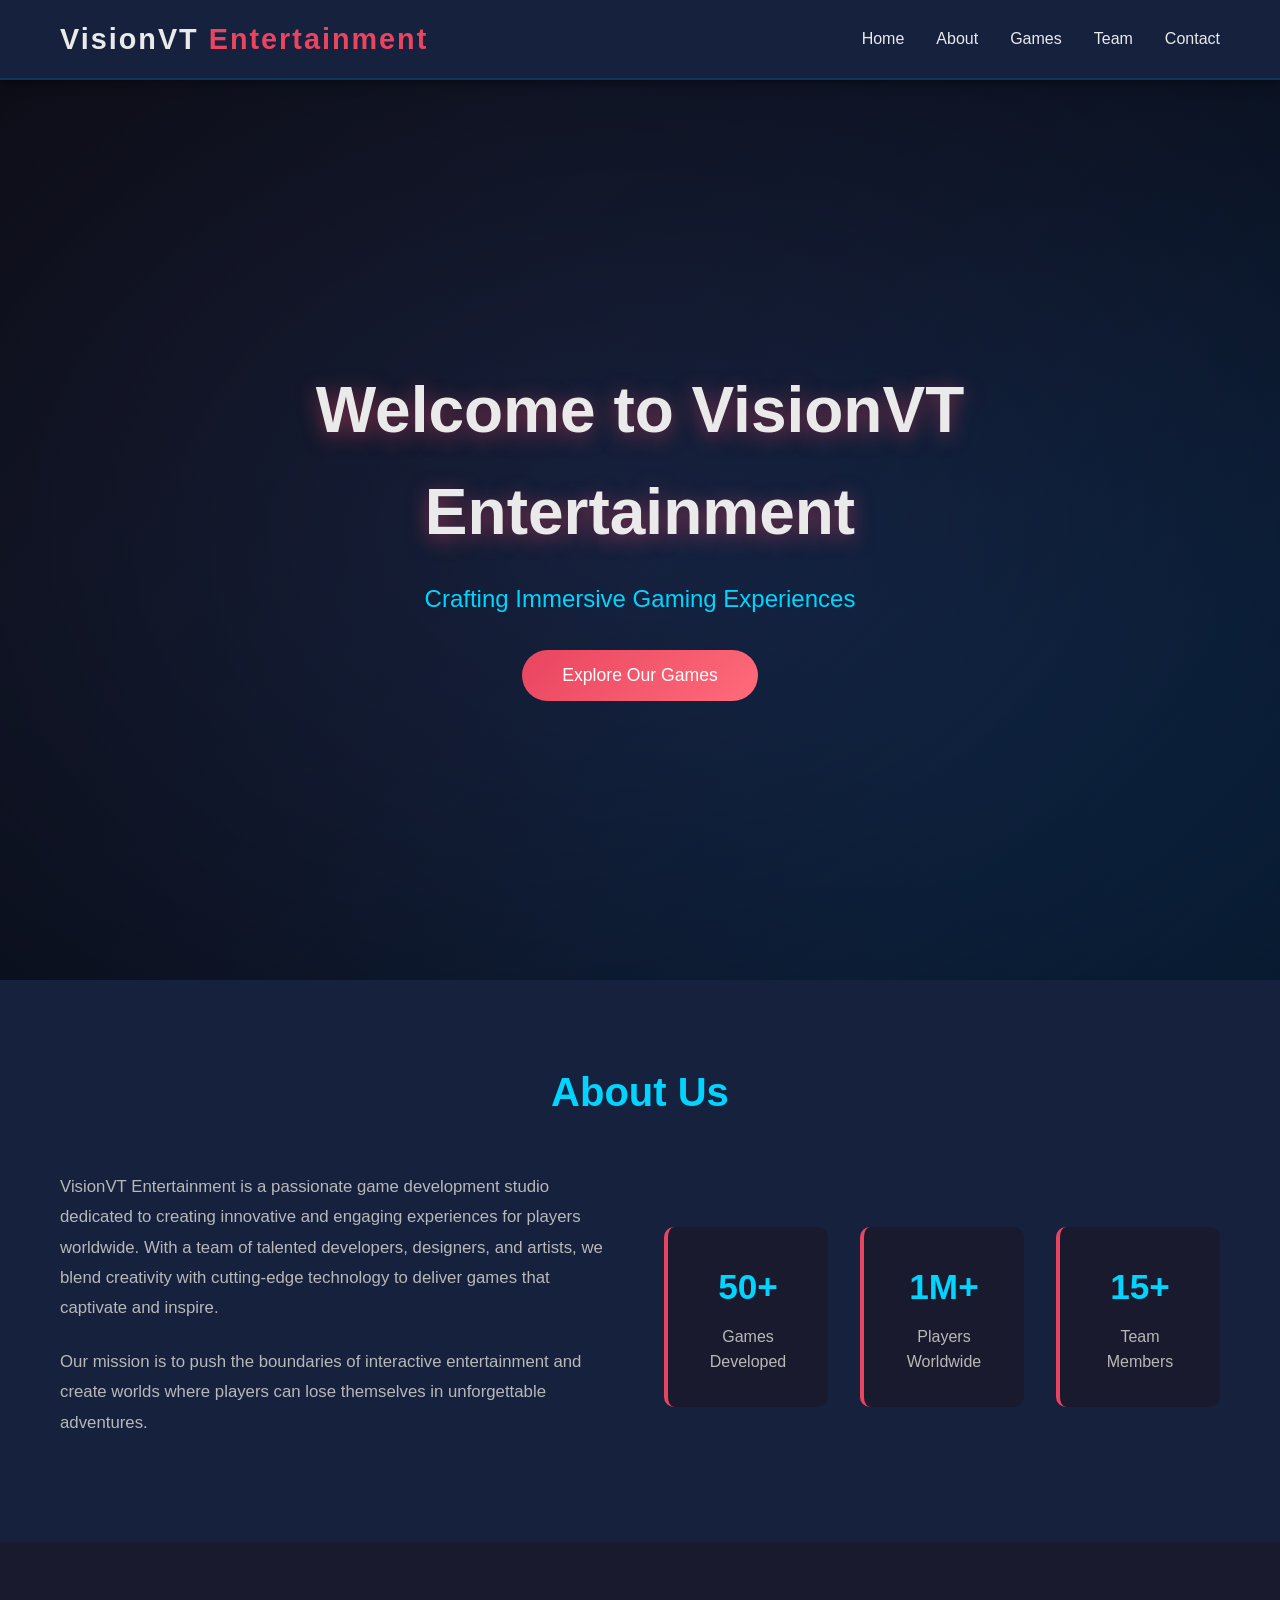
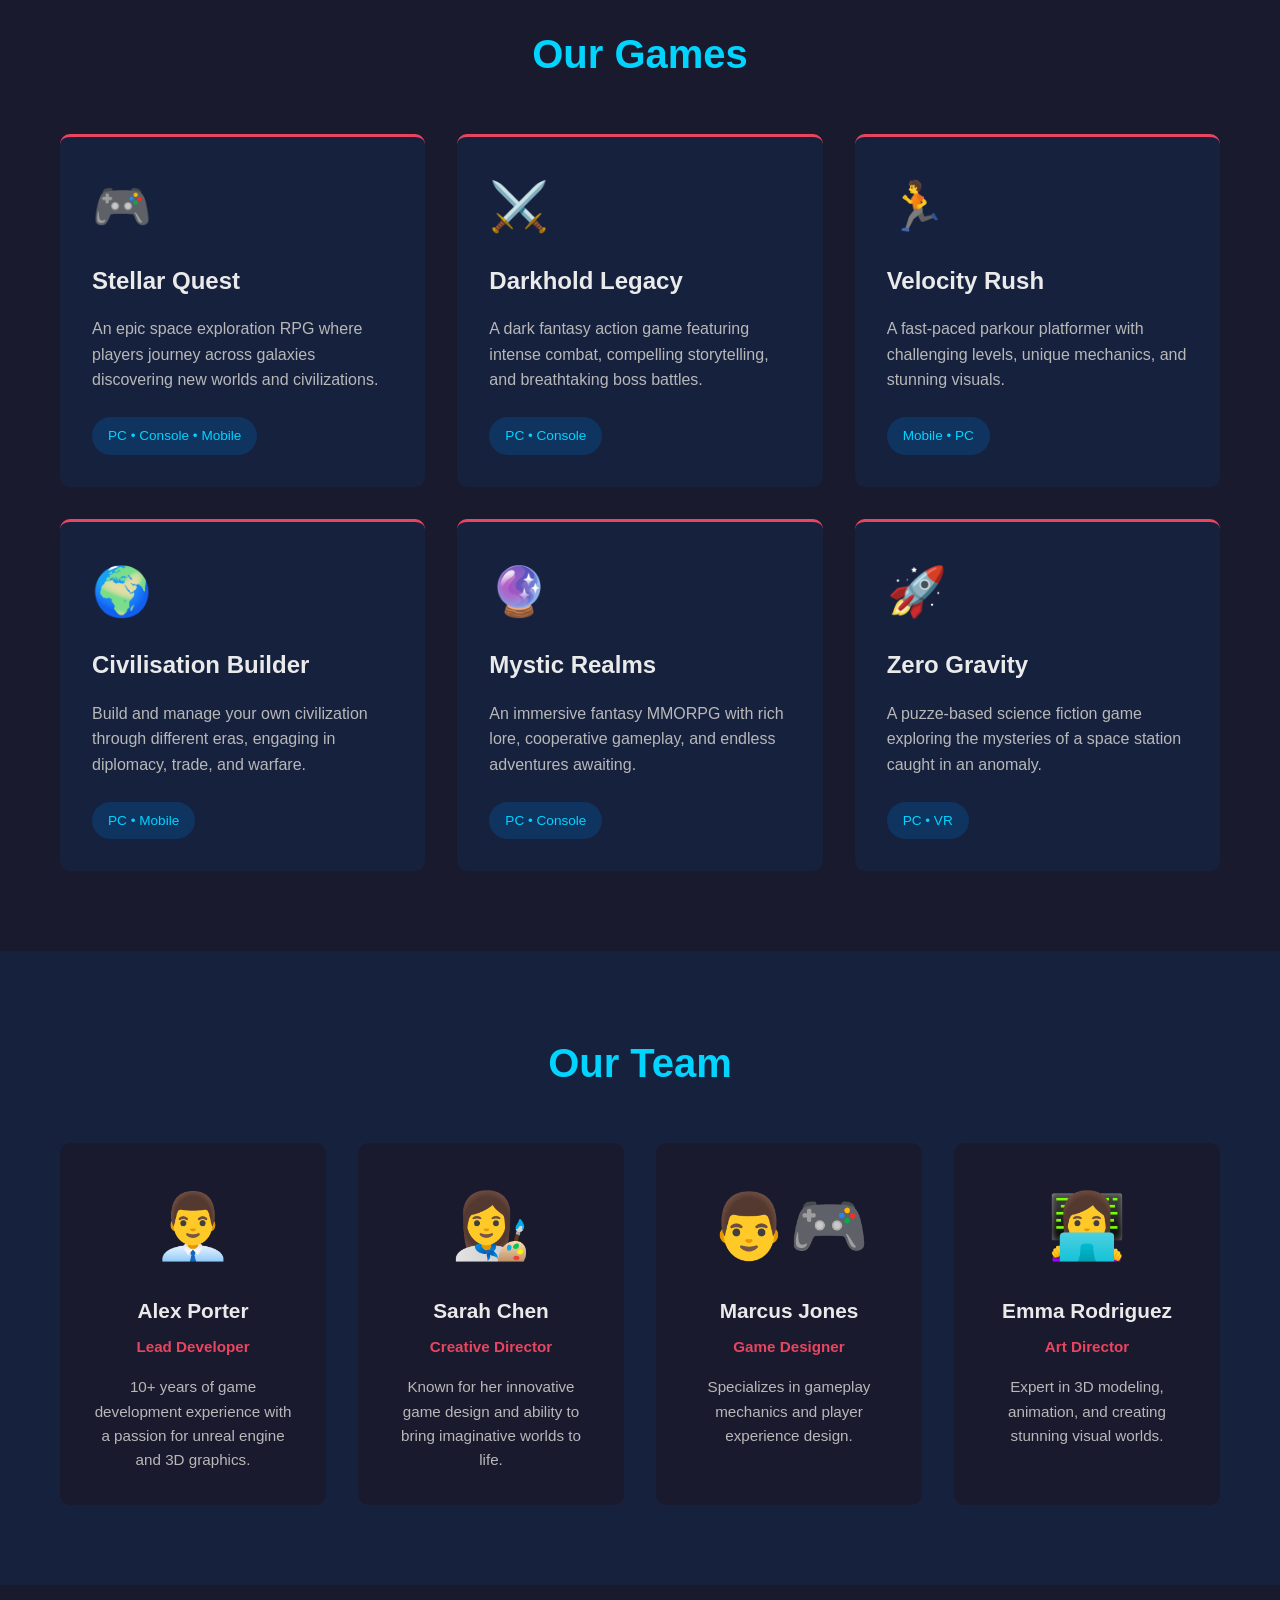
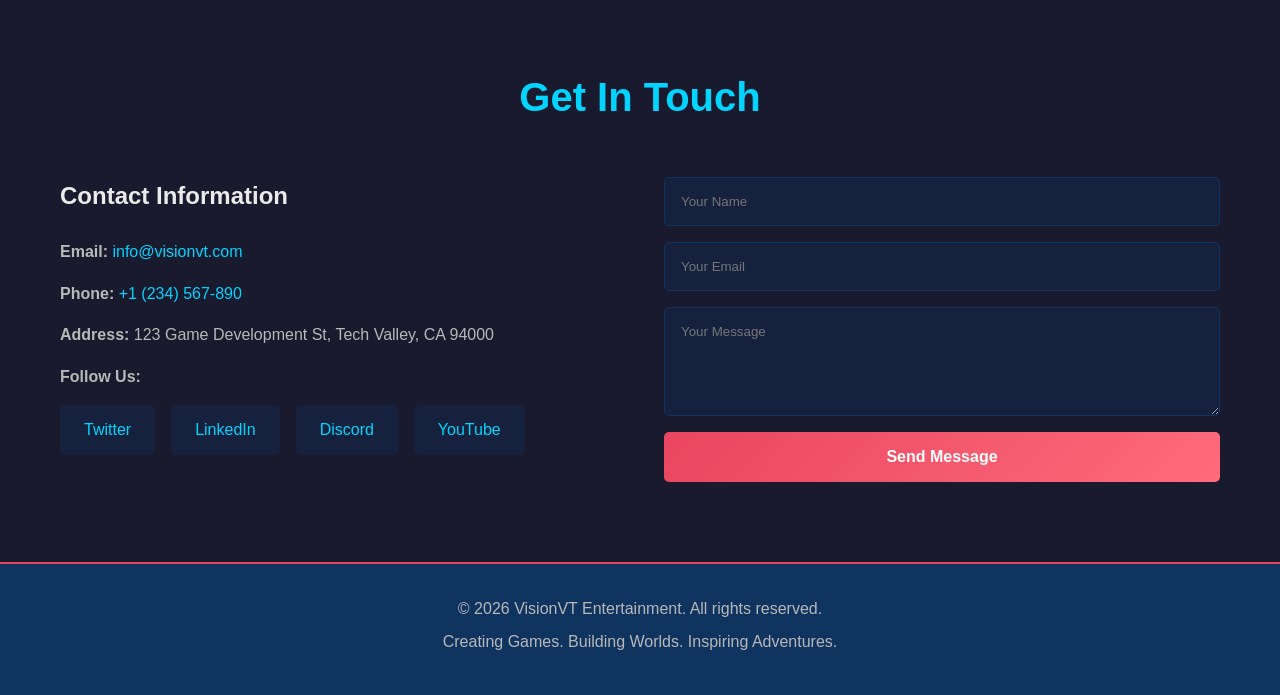
==== index.html @ b3213060 "Initial commit" ====
<!DOCTYPE html>
<html lang="en">
<head>
    <meta charset="UTF-8">
    <meta name="viewport" content="width=device-width, initial-scale=1.0">
    <title>VisionVT Entertainment - Game Development Studio</title>
    <link rel="stylesheet" href="styles.css">
</head>
<body>
    <!-- Navigation -->
    <nav class="navbar">
        <div class="container">
            <div class="logo">
                <h1>VisionVT <span class="highlight">Entertainment</span></h1>
            </div>
            <ul class="nav-links">
                <li><a href="#home">Home</a></li>
                <li><a href="#about">About</a></li>
                <li><a href="#games">Games</a></li>
                <li><a href="#team">Team</a></li>
                <li><a href="#contact">Contact</a></li>
            </ul>
        </div>
    </nav>

    <!-- Hero Section -->
    <section id="home" class="hero">
        <div class="hero-content">
            <h1>Welcome to VisionVT Entertainment</h1>
            <p>Crafting Immersive Gaming Experiences</p>
            <button class="cta-button">Explore Our Games</button>
        </div>
    </section>

    <!-- About Section -->
    <section id="about" class="about">
        <div class="container">
            <h2>About Us</h2>
            <div class="about-content">
                <div class="about-text">
                    <p>
                        VisionVT Entertainment is a passionate game development studio dedicated to creating 
                        innovative and engaging experiences for players worldwide. With a team of talented developers, 
                        designers, and artists, we blend creativity with cutting-edge technology to deliver games 
                        that captivate and inspire.
                    </p>
                    <p>
                        Our mission is to push the boundaries of interactive entertainment and create worlds 
                        where players can lose themselves in unforgettable adventures.
                    </p>
                </div>
                <div class="about-stats">
                    <div class="stat">
                        <h3>50+</h3>
                        <p>Games Developed</p>
                    </div>
                    <div class="stat">
                        <h3>1M+</h3>
                        <p>Players Worldwide</p>
                    </div>
                    <div class="stat">
                        <h3>15+</h3>
                        <p>Team Members</p>
                    </div>
                </div>
            </div>
        </div>
    </section>

    <!-- Games Section -->
    <section id="games" class="games">
        <div class="container">
            <h2>Our Games</h2>
            <div class="games-grid">
                <div class="game-card">
                    <div class="game-image">🎮</div>
                    <h3>Stellar Quest</h3>
                    <p>An epic space exploration RPG where players journey across galaxies discovering new worlds and civilizations.</p>
                    <span class="game-platform">PC • Console • Mobile</span>
                </div>
                <div class="game-card">
                    <div class="game-image">⚔️</div>
                    <h3>Darkhold Legacy</h3>
                    <p>A dark fantasy action game featuring intense combat, compelling storytelling, and breathtaking boss battles.</p>
                    <span class="game-platform">PC • Console</span>
                </div>
                <div class="game-card">
                    <div class="game-image">🏃</div>
                    <h3>Velocity Rush</h3>
                    <p>A fast-paced parkour platformer with challenging levels, unique mechanics, and stunning visuals.</p>
                    <span class="game-platform">Mobile • PC</span>
                </div>
                <div class="game-card">
                    <div class="game-image">🌍</div>
                    <h3>Civilisation Builder</h3>
                    <p>Build and manage your own civilization through different eras, engaging in diplomacy, trade, and warfare.</p>
                    <span class="game-platform">PC • Mobile</span>
                </div>
                <div class="game-card">
                    <div class="game-image">🔮</div>
                    <h3>Mystic Realms</h3>
                    <p>An immersive fantasy MMORPG with rich lore, cooperative gameplay, and endless adventures awaiting.</p>
                    <span class="game-platform">PC • Console</span>
                </div>
                <div class="game-card">
                    <div class="game-image">🚀</div>
                    <h3>Zero Gravity</h3>
                    <p>A puzze-based science fiction game exploring the mysteries of a space station caught in an anomaly.</p>
                    <span class="game-platform">PC • VR</span>
                </div>
            </div>
        </div>
    </section>

    <!-- Team Section -->
    <section id="team" class="team">
        <div class="container">
            <h2>Our Team</h2>
            <div class="team-grid">
                <div class="team-member">
                    <div class="member-avatar">👨‍💼</div>
                    <h3>Alex Porter</h3>
                    <p class="role">Lead Developer</p>
                    <p>10+ years of game development experience with a passion for unreal engine and 3D graphics.</p>
                </div>
                <div class="team-member">
                    <div class="member-avatar">👩‍🎨</div>
                    <h3>Sarah Chen</h3>
                    <p class="role">Creative Director</p>
                    <p>Known for her innovative game design and ability to bring imaginative worlds to life.</p>
                </div>
                <div class="team-member">
                    <div class="member-avatar">👨‍🎮</div>
                    <h3>Marcus Jones</h3>
                    <p class="role">Game Designer</p>
                    <p>Specializes in gameplay mechanics and player experience design.</p>
                </div>
                <div class="team-member">
                    <div class="member-avatar">👩‍💻</div>
                    <h3>Emma Rodriguez</h3>
                    <p class="role">Art Director</p>
                    <p>Expert in 3D modeling, animation, and creating stunning visual worlds.</p>
                </div>
            </div>
        </div>
    </section>

    <!-- Contact Section -->
    <section id="contact" class="contact">
        <div class="container">
            <h2>Get In Touch</h2>
            <div class="contact-content">
                <div class="contact-info">
                    <h3>Contact Information</h3>
                    <p><strong>Email:</strong> <a href="mailto:info@visionvt.com">info@visionvt.com</a></p>
                    <p><strong>Phone:</strong> <a href="tel:+1234567890">+1 (234) 567-890</a></p>
                    <p><strong>Address:</strong> 123 Game Development St, Tech Valley, CA 94000</p>
                    <p><strong>Follow Us:</strong></p>
                    <div class="social-links">
                        <a href="#" class="social-link">Twitter</a>
                        <a href="#" class="social-link">LinkedIn</a>
                        <a href="#" class="social-link">Discord</a>
                        <a href="#" class="social-link">YouTube</a>
                    </div>
                </div>
                <form class="contact-form">
                    <input type="text" placeholder="Your Name" required>
                    <input type="email" placeholder="Your Email" required>
                    <textarea placeholder="Your Message" rows="5" required></textarea>
                    <button type="submit" class="submit-button">Send Message</button>
                </form>
            </div>
        </div>
    </section>

    <!-- Footer -->
    <footer class="footer">
        <div class="container">
            <p>&copy; 2026 VisionVT Entertainment. All rights reserved.</p>
            <p>Creating Games. Building Worlds. Inspiring Adventures.</p>
        </div>
    </footer>
</body>
</html>
---- styles.css ----
/* General Styles */
* {
    margin: 0;
    padding: 0;
    box-sizing: border-box;
}

:root {
    --primary-color: #1a1a2e;
    --secondary-color: #16213e;
    --accent-color: #0f3460;
    --highlight-color: #e94560;
    --text-color: #eaeaea;
    --light-text: #b8b8b8;
    --success-color: #00d4ff;
}

html {
    scroll-behavior: smooth;
}

body {
    font-family: 'Segoe UI', Tahoma, Geneva, Verdana, sans-serif;
    background-color: var(--primary-color);
    color: var(--text-color);
    line-height: 1.6;
}

.container {
    max-width: 1200px;
    margin: 0 auto;
    padding: 0 20px;
}

/* Navigation */
.navbar {
    background-color: var(--secondary-color);
    border-bottom: 2px solid var(--accent-color);
    position: sticky;
    top: 0;
    z-index: 1000;
    box-shadow: 0 2px 10px rgba(0, 0, 0, 0.5);
}

.navbar .container {
    display: flex;
    justify-content: space-between;
    align-items: center;
    padding: 1rem 20px;
}

.logo h1 {
    font-size: 1.8rem;
    font-weight: bold;
    letter-spacing: 2px;
}

.logo .highlight {
    color: var(--highlight-color);
}

.nav-links {
    display: flex;
    list-style: none;
    gap: 2rem;
}

.nav-links a {
    color: var(--text-color);
    text-decoration: none;
    font-weight: 500;
    transition: color 0.3s ease;
    position: relative;
}

.nav-links a:hover {
    color: var(--success-color);
}

.nav-links a::after {
    content: '';
    position: absolute;
    bottom: -5px;
    left: 0;
    width: 0;
    height: 2px;
    background-color: var(--highlight-color);
    transition: width 0.3s ease;
}

.nav-links a:hover::after {
    width: 100%;
}

/* Hero Section */
.hero {
    background: linear-gradient(135deg, #1a1a2e 0%, #16213e 50%, #0f3460 100%);
    height: 100vh;
    display: flex;
    align-items: center;
    justify-content: center;
    text-align: center;
    position: relative;
    overflow: hidden;
}

.hero::before {
    content: '';
    position: absolute;
    top: 0;
    left: 0;
    right: 0;
    bottom: 0;
    background: radial-gradient(ellipse at center, transparent 0%, rgba(0, 0, 0, 0.5) 100%);
    z-index: 1;
}

.hero-content {
    position: relative;
    z-index: 2;
    max-width: 800px;
}

.hero h1 {
    font-size: 4rem;
    margin-bottom: 1rem;
    animation: fadeInDown 1s ease;
    text-shadow: 0 4px 20px rgba(233, 69, 96, 0.5);
}

.hero p {
    font-size: 1.5rem;
    color: var(--success-color);
    margin-bottom: 2rem;
    animation: fadeInUp 1s ease 0.2s both;
}

.cta-button {
    background: linear-gradient(135deg, var(--highlight-color), #ff6b7a);
    color: white;
    border: none;
    padding: 15px 40px;
    font-size: 1.1rem;
    border-radius: 50px;
    cursor: pointer;
    transition: transform 0.3s ease, box-shadow 0.3s ease;
    animation: fadeInUp 1s ease 0.4s both;
}

.cta-button:hover {
    transform: translateY(-3px);
    box-shadow: 0 10px 30px rgba(233, 69, 96, 0.4);
}

/* About Section */
.about {
    padding: 80px 0;
    background-color: var(--secondary-color);
}

.about h2 {
    font-size: 2.5rem;
    margin-bottom: 3rem;
    text-align: center;
    color: var(--success-color);
}

.about-content {
    display: grid;
    grid-template-columns: 1fr 1fr;
    gap: 3rem;
    align-items: center;
}

.about-text p {
    margin-bottom: 1.5rem;
    font-size: 1.05rem;
    color: var(--light-text);
    line-height: 1.8;
}

.about-stats {
    display: grid;
    grid-template-columns: repeat(3, 1fr);
    gap: 2rem;
}

.stat {
    background-color: var(--primary-color);
    padding: 2rem;
    border-radius: 10px;
    border-left: 4px solid var(--highlight-color);
    text-align: center;
    transition: transform 0.3s ease;
}

.stat:hover {
    transform: translateY(-5px);
}

.stat h3 {
    font-size: 2.2rem;
    color: var(--success-color);
    margin-bottom: 0.5rem;
}

.stat p {
    color: var(--light-text);
}

/* Games Section */
.games {
    padding: 80px 0;
    background-color: var(--primary-color);
}

.games h2 {
    font-size: 2.5rem;
    margin-bottom: 3rem;
    text-align: center;
    color: var(--success-color);
}

.games-grid {
    display: grid;
    grid-template-columns: repeat(auto-fit, minmax(300px, 1fr));
    gap: 2rem;
}

.game-card {
    background-color: var(--secondary-color);
    border-radius: 10px;
    padding: 2rem;
    transition: transform 0.3s ease, box-shadow 0.3s ease;
    border-top: 3px solid var(--highlight-color);
}

.game-card:hover {
    transform: translateY(-10px);
    box-shadow: 0 10px 30px rgba(233, 69, 96, 0.3);
}

.game-image {
    font-size: 3rem;
    margin-bottom: 1rem;
}

.game-card h3 {
    font-size: 1.5rem;
    margin-bottom: 1rem;
    color: var(--text-color);
}

.game-card p {
    color: var(--light-text);
    margin-bottom: 1.5rem;
    line-height: 1.6;
}

.game-platform {
    display: inline-block;
    background-color: var(--accent-color);
    color: var(--success-color);
    padding: 0.5rem 1rem;
    border-radius: 20px;
    font-size: 0.85rem;
    font-weight: 500;
}

/* Team Section */
.team {
    padding: 80px 0;
    background-color: var(--secondary-color);
}

.team h2 {
    font-size: 2.5rem;
    margin-bottom: 3rem;
    text-align: center;
    color: var(--success-color);
}

.team-grid {
    display: grid;
    grid-template-columns: repeat(auto-fit, minmax(250px, 1fr));
    gap: 2rem;
}

.team-member {
    background-color: var(--primary-color);
    padding: 2rem;
    border-radius: 10px;
    text-align: center;
    transition: transform 0.3s ease;
}

.team-member:hover {
    transform: scale(1.05);
}

.member-avatar {
    font-size: 4rem;
    margin-bottom: 1rem;
}

.team-member h3 {
    font-size: 1.3rem;
    margin-bottom: 0.5rem;
    color: var(--text-color);
}

.team-member .role {
    color: var(--highlight-color);
    font-weight: 600;
    margin-bottom: 1rem;
}

.team-member p {
    color: var(--light-text);
    font-size: 0.95rem;
    line-height: 1.6;
}

/* Contact Section */
.contact {
    padding: 80px 0;
    background-color: var(--primary-color);
}

.contact h2 {
    font-size: 2.5rem;
    margin-bottom: 3rem;
    text-align: center;
    color: var(--success-color);
}

.contact-content {
    display: grid;
    grid-template-columns: 1fr 1fr;
    gap: 3rem;
}

.contact-info h3 {
    font-size: 1.5rem;
    margin-bottom: 1.5rem;
    color: var(--text-color);
}

.contact-info p {
    margin-bottom: 1rem;
    color: var(--light-text);
}

.contact-info a {
    color: var(--success-color);
    text-decoration: none;
    transition: color 0.3s ease;
}

.contact-info a:hover {
    color: var(--highlight-color);
}

.social-links {
    display: flex;
    gap: 1rem;
    margin-top: 1rem;
    flex-wrap: wrap;
}

.social-link {
    background-color: var(--secondary-color);
    padding: 0.75rem 1.5rem;
    border-radius: 5px;
    transition: background-color 0.3s ease;
}

.social-link:hover {
    background-color: var(--accent-color);
}

.contact-form {
    display: flex;
    flex-direction: column;
    gap: 1rem;
}

.contact-form input,
.contact-form textarea {
    background-color: var(--secondary-color);
    border: 1px solid var(--accent-color);
    border-radius: 5px;
    padding: 1rem;
    color: var(--text-color);
    font-family: inherit;
    transition: border-color 0.3s ease;
}

.contact-form input:focus,
.contact-form textarea:focus {
    outline: none;
    border-color: var(--success-color);
}

.submit-button {
    background: linear-gradient(135deg, var(--highlight-color), #ff6b7a);
    color: white;
    border: none;
    padding: 1rem;
    border-radius: 5px;
    font-size: 1rem;
    cursor: pointer;
    font-weight: 600;
    transition: transform 0.3s ease, box-shadow 0.3s ease;
}

.submit-button:hover {
    transform: translateY(-2px);
    box-shadow: 0 5px 15px rgba(233, 69, 96, 0.4);
}

/* Footer */
.footer {
    background-color: var(--accent-color);
    padding: 2rem 0;
    text-align: center;
    border-top: 2px solid var(--highlight-color);
}

.footer p {
    color: var(--light-text);
    margin-bottom: 0.5rem;
}

/* Animations */
@keyframes fadeInDown {
    from {
        opacity: 0;
        transform: translateY(-30px);
    }
    to {
        opacity: 1;
        transform: translateY(0);
    }
}

@keyframes fadeInUp {
    from {
        opacity: 0;
        transform: translateY(30px);
    }
    to {
        opacity: 1;
        transform: translateY(0);
    }
}

/* Responsive Design */
@media (max-width: 768px) {
    .nav-links {
        gap: 1rem;
        font-size: 0.9rem;
    }

    .hero h1 {
        font-size: 2.5rem;
    }

    .hero p {
        font-size: 1.1rem;
    }

    .about-content,
    .contact-content {
        grid-template-columns: 1fr;
    }

    .about-stats {
        grid-template-columns: 1fr;
    }

    .games-grid {
        grid-template-columns: 1fr;
    }

    .team-grid {
        grid-template-columns: repeat(auto-fit, minmax(200px, 1fr));
    }

    .logo h1 {
        font-size: 1.3rem;
    }
}

@media (max-width: 480px) {
    .hero h1 {
        font-size: 1.8rem;
    }

    .hero p {
        font-size: 0.9rem;
    }

    .nav-links {
        gap: 0.5rem;
        font-size: 0.8rem;
    }

    .cta-button {
        padding: 10px 25px;
        font-size: 0.9rem;
    }
}
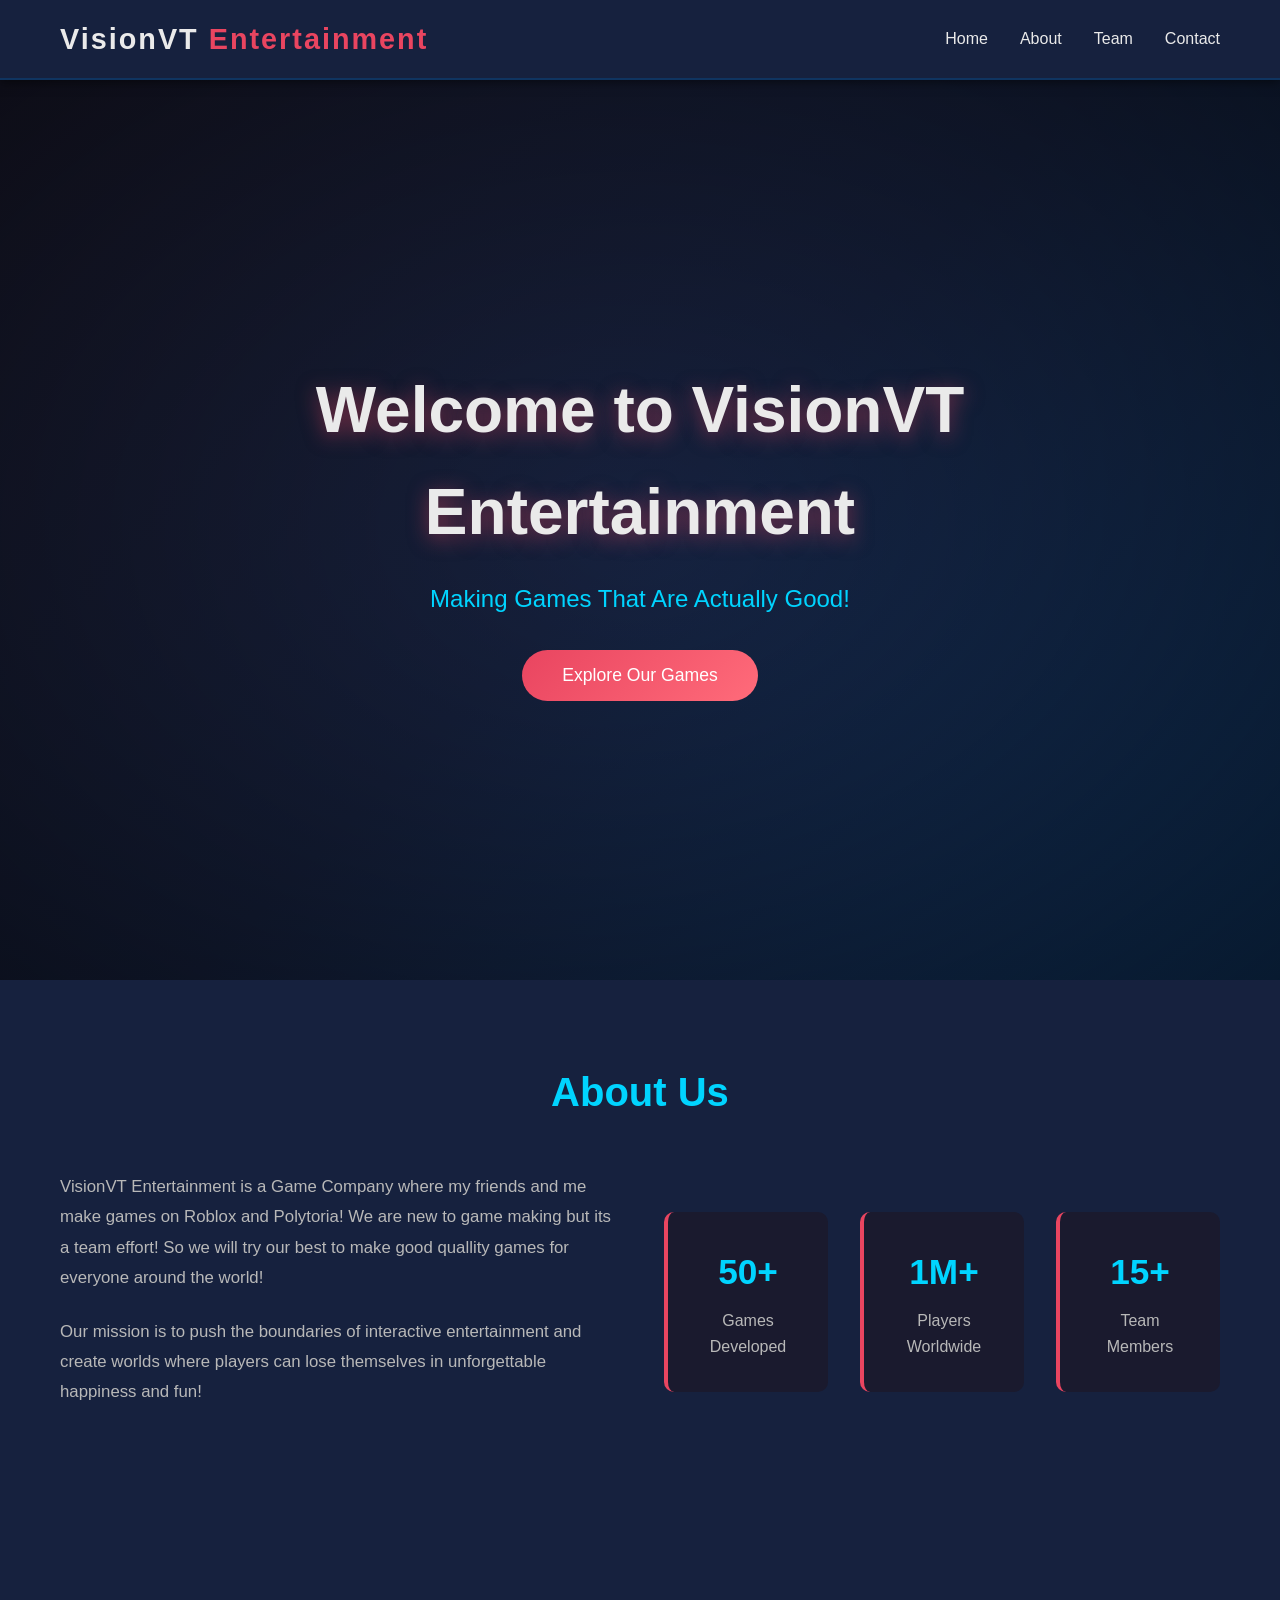
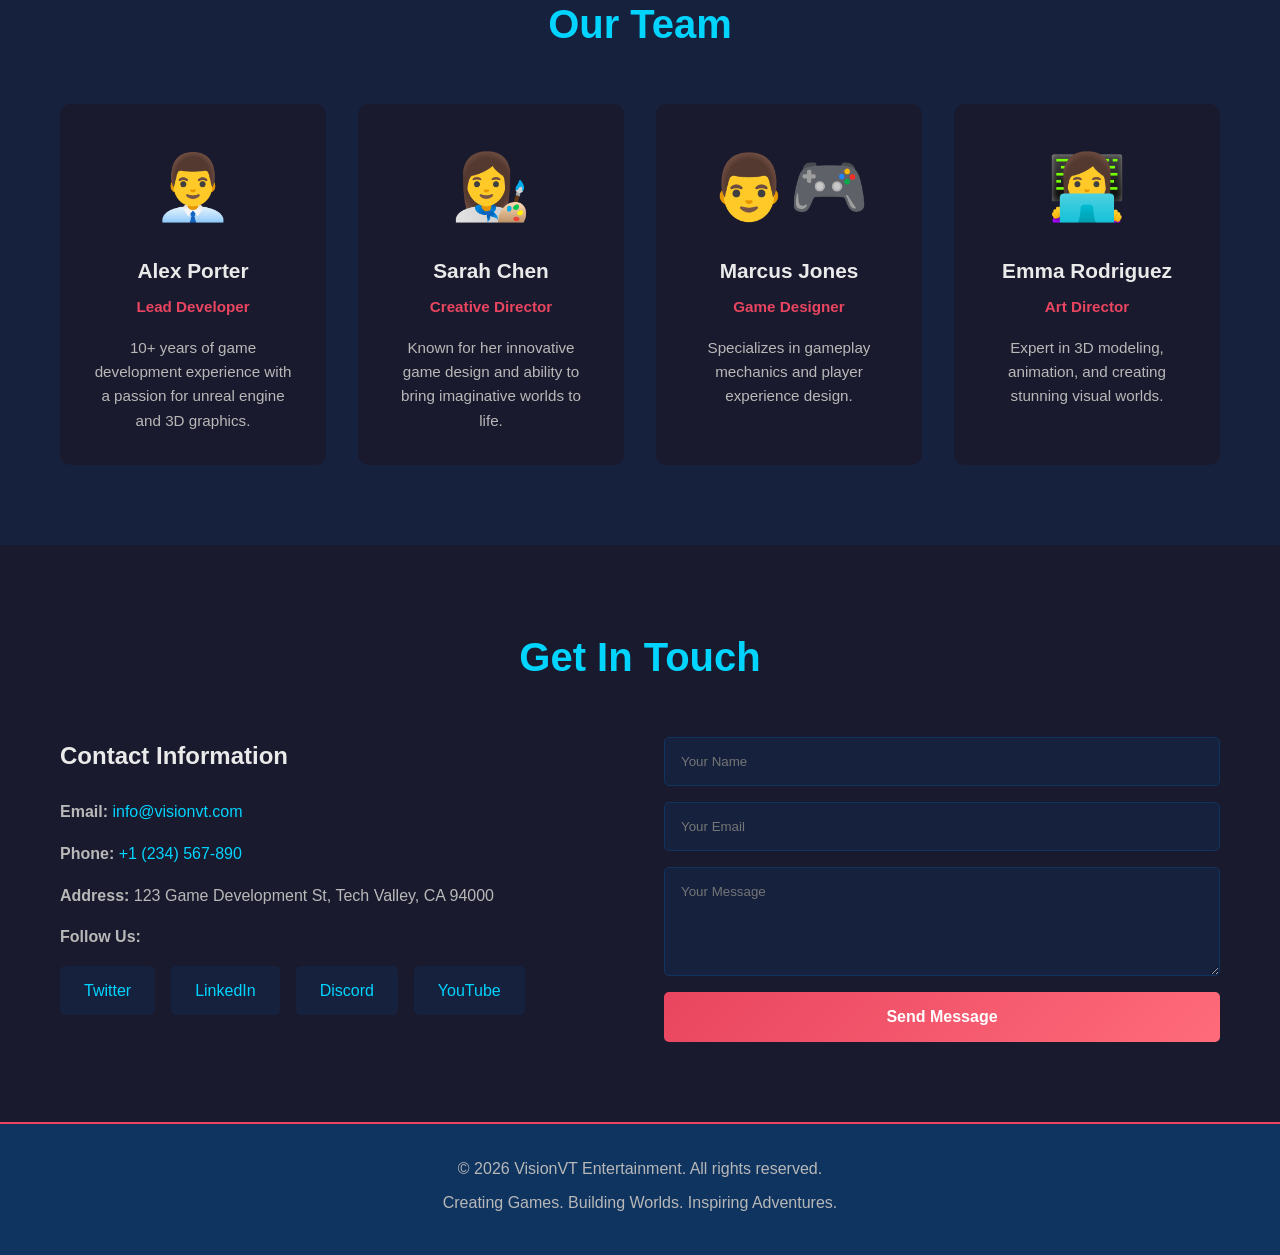
==== commit a3f42b8a: "update" ====
--- a/index.html
+++ b/index.html
@@ -16,7 +16,6 @@
             <ul class="nav-links">
                 <li><a href="#home">Home</a></li>
                 <li><a href="#about">About</a></li>
-                <li><a href="#games">Games</a></li>
                 <li><a href="#team">Team</a></li>
                 <li><a href="#contact">Contact</a></li>
             </ul>
@@ -27,7 +26,7 @@
     <section id="home" class="hero">
         <div class="hero-content">
             <h1>Welcome to VisionVT Entertainment</h1>
-            <p>Crafting Immersive Gaming Experiences</p>
+            <p>Making Games That Are Actually Good!</p>
             <button class="cta-button">Explore Our Games</button>
         </div>
     </section>
@@ -39,14 +38,12 @@
             <div class="about-content">
                 <div class="about-text">
                     <p>
-                        VisionVT Entertainment is a passionate game development studio dedicated to creating 
-                        innovative and engaging experiences for players worldwide. With a team of talented developers, 
-                        designers, and artists, we blend creativity with cutting-edge technology to deliver games 
-                        that captivate and inspire.
+                       VisionVT Entertainment is a Game Company where my friends and me make games on Roblox and Polytoria! We are new to game making but its a team effort!
+                       So we will try our best to make good quallity games for everyone around the world!
                     </p>
                     <p>
                         Our mission is to push the boundaries of interactive entertainment and create worlds 
-                        where players can lose themselves in unforgettable adventures.
+                        where players can lose themselves in unforgettable happiness and fun!
                     </p>
                 </div>
                 <div class="about-stats">
@@ -62,51 +59,6 @@
                         <h3>15+</h3>
                         <p>Team Members</p>
                     </div>
-                </div>
-            </div>
-        </div>
-    </section>
-
-    <!-- Games Section -->
-    <section id="games" class="games">
-        <div class="container">
-            <h2>Our Games</h2>
-            <div class="games-grid">
-                <div class="game-card">
-                    <div class="game-image">🎮</div>
-                    <h3>Stellar Quest</h3>
-                    <p>An epic space exploration RPG where players journey across galaxies discovering new worlds and civilizations.</p>
-                    <span class="game-platform">PC • Console • Mobile</span>
-                </div>
-                <div class="game-card">
-                    <div class="game-image">⚔️</div>
-                    <h3>Darkhold Legacy</h3>
-                    <p>A dark fantasy action game featuring intense combat, compelling storytelling, and breathtaking boss battles.</p>
-                    <span class="game-platform">PC • Console</span>
-                </div>
-                <div class="game-card">
-                    <div class="game-image">🏃</div>
-                    <h3>Velocity Rush</h3>
-                    <p>A fast-paced parkour platformer with challenging levels, unique mechanics, and stunning visuals.</p>
-                    <span class="game-platform">Mobile • PC</span>
-                </div>
-                <div class="game-card">
-                    <div class="game-image">🌍</div>
-                    <h3>Civilisation Builder</h3>
-                    <p>Build and manage your own civilization through different eras, engaging in diplomacy, trade, and warfare.</p>
-                    <span class="game-platform">PC • Mobile</span>
-                </div>
-                <div class="game-card">
-                    <div class="game-image">🔮</div>
-                    <h3>Mystic Realms</h3>
-                    <p>An immersive fantasy MMORPG with rich lore, cooperative gameplay, and endless adventures awaiting.</p>
-                    <span class="game-platform">PC • Console</span>
-                </div>
-                <div class="game-card">
-                    <div class="game-image">🚀</div>
-                    <h3>Zero Gravity</h3>
-                    <p>A puzze-based science fiction game exploring the mysteries of a space station caught in an anomaly.</p>
-                    <span class="game-platform">PC • VR</span>
                 </div>
             </div>
         </div>
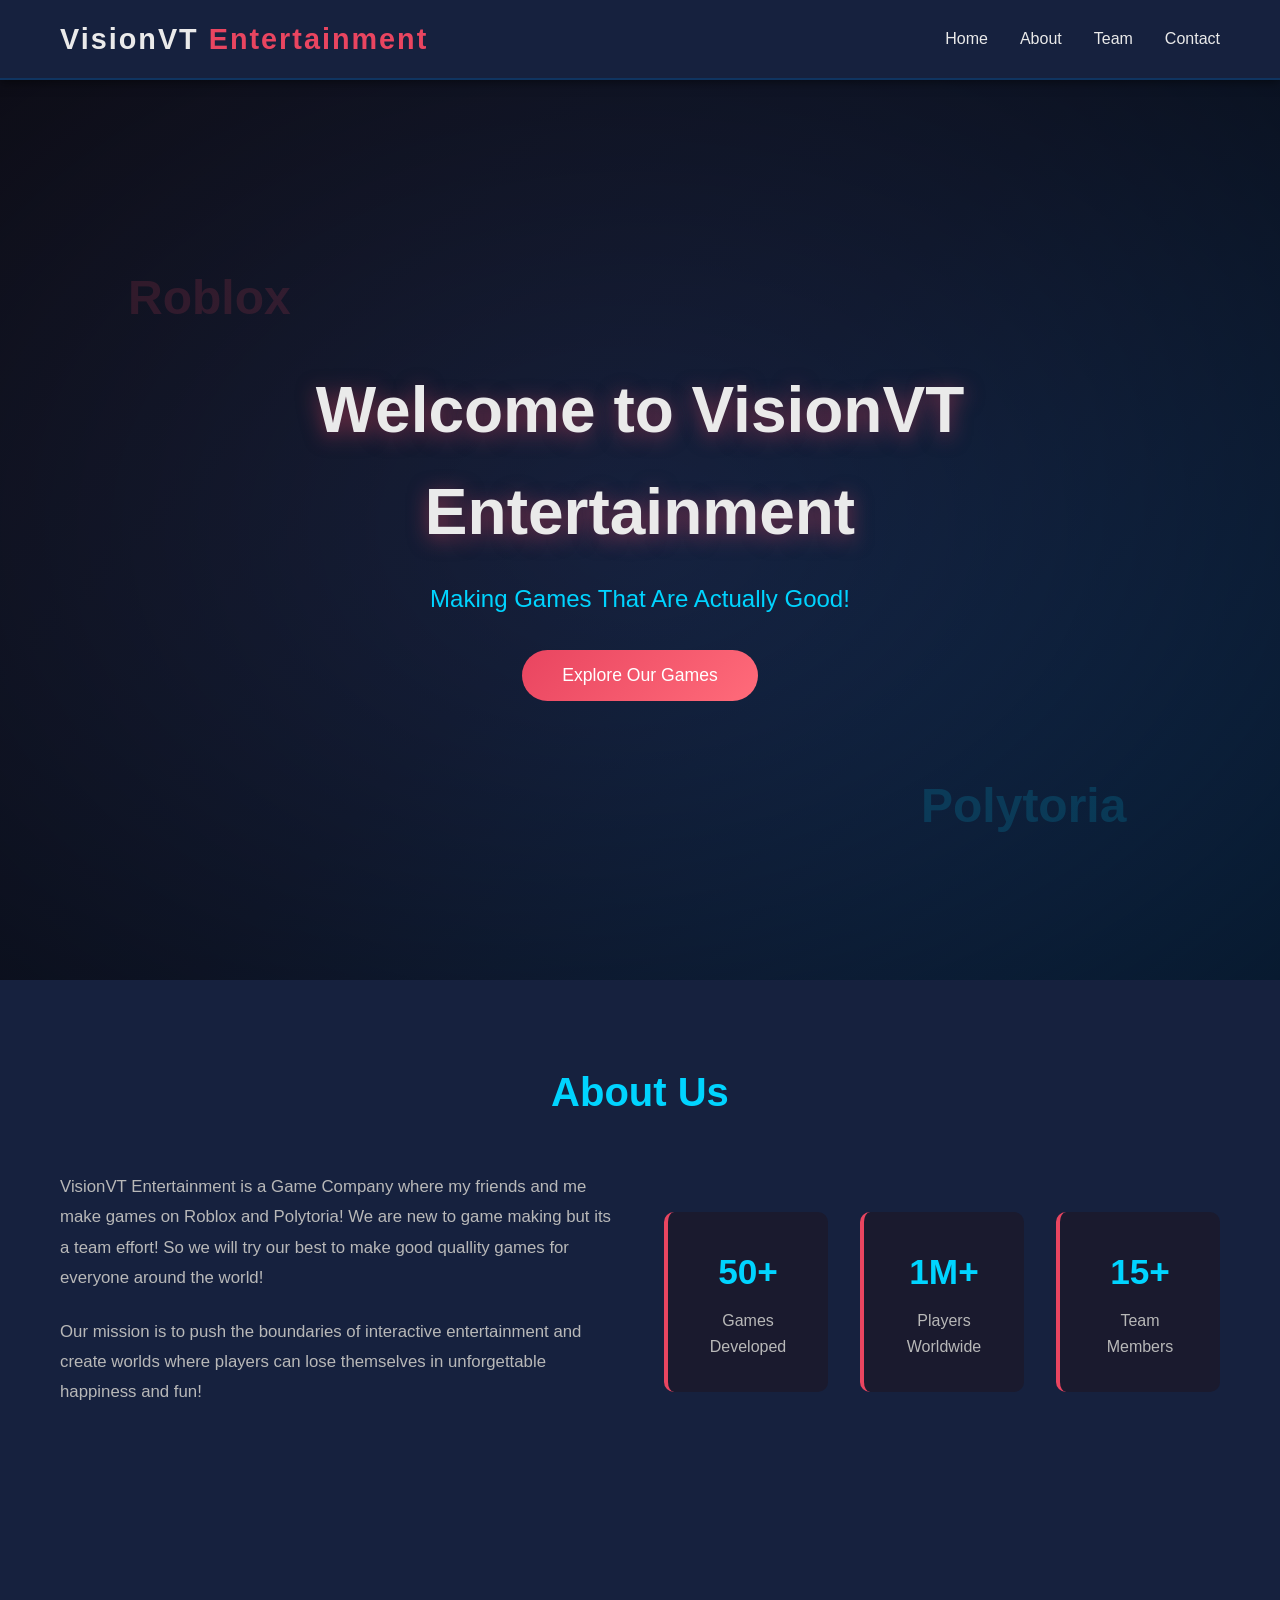
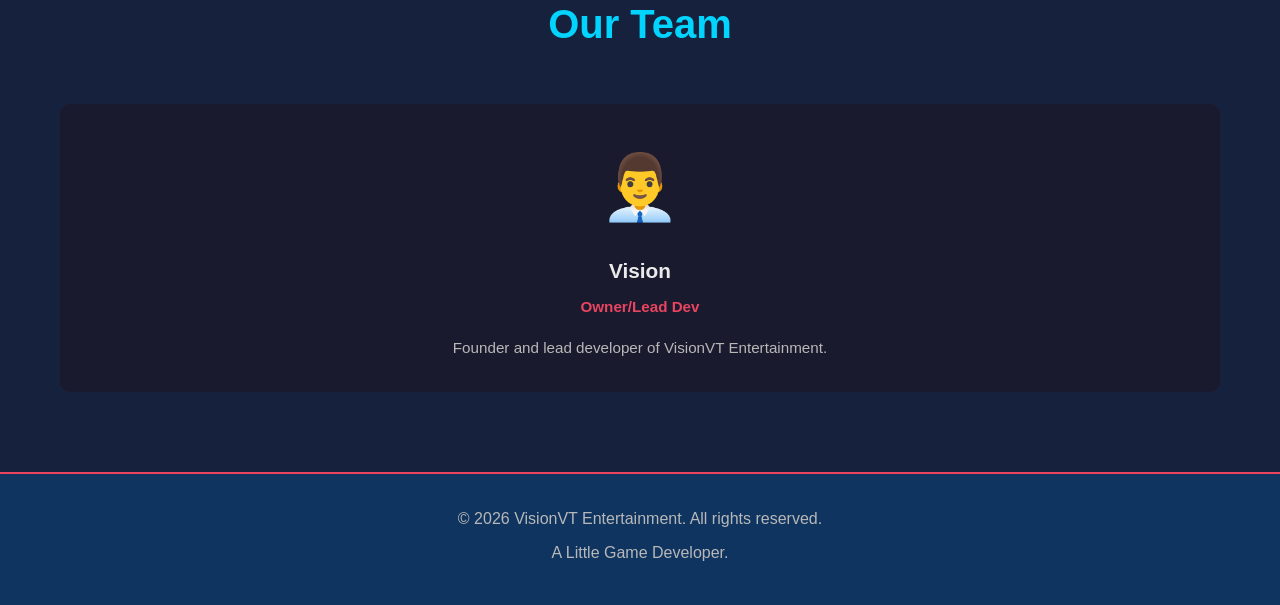
==== commit 2388acab: "up" ====
--- a/index.html
+++ b/index.html
@@ -24,6 +24,8 @@
 
     <!-- Hero Section -->
     <section id="home" class="hero">
+        <div class="floating-logo roblox-logo">Roblox</div>
+        <div class="floating-logo polytoria-logo">Polytoria</div>
         <div class="hero-content">
             <h1>Welcome to VisionVT Entertainment</h1>
             <p>Making Games That Are Actually Good!</p>
@@ -71,65 +73,20 @@
             <div class="team-grid">
                 <div class="team-member">
                     <div class="member-avatar">👨‍💼</div>
-                    <h3>Alex Porter</h3>
-                    <p class="role">Lead Developer</p>
-                    <p>10+ years of game development experience with a passion for unreal engine and 3D graphics.</p>
-                </div>
-                <div class="team-member">
-                    <div class="member-avatar">👩‍🎨</div>
-                    <h3>Sarah Chen</h3>
-                    <p class="role">Creative Director</p>
-                    <p>Known for her innovative game design and ability to bring imaginative worlds to life.</p>
-                </div>
-                <div class="team-member">
-                    <div class="member-avatar">👨‍🎮</div>
-                    <h3>Marcus Jones</h3>
-                    <p class="role">Game Designer</p>
-                    <p>Specializes in gameplay mechanics and player experience design.</p>
-                </div>
-                <div class="team-member">
-                    <div class="member-avatar">👩‍💻</div>
-                    <h3>Emma Rodriguez</h3>
-                    <p class="role">Art Director</p>
-                    <p>Expert in 3D modeling, animation, and creating stunning visual worlds.</p>
+                    <h3>Vision</h3>
+                    <p class="role">Owner/Lead Dev</p>
+                    <p>Founder and lead developer of VisionVT Entertainment.</p>
                 </div>
             </div>
         </div>
     </section>
 
-    <!-- Contact Section -->
-    <section id="contact" class="contact">
-        <div class="container">
-            <h2>Get In Touch</h2>
-            <div class="contact-content">
-                <div class="contact-info">
-                    <h3>Contact Information</h3>
-                    <p><strong>Email:</strong> <a href="mailto:info@visionvt.com">info@visionvt.com</a></p>
-                    <p><strong>Phone:</strong> <a href="tel:+1234567890">+1 (234) 567-890</a></p>
-                    <p><strong>Address:</strong> 123 Game Development St, Tech Valley, CA 94000</p>
-                    <p><strong>Follow Us:</strong></p>
-                    <div class="social-links">
-                        <a href="#" class="social-link">Twitter</a>
-                        <a href="#" class="social-link">LinkedIn</a>
-                        <a href="#" class="social-link">Discord</a>
-                        <a href="#" class="social-link">YouTube</a>
-                    </div>
-                </div>
-                <form class="contact-form">
-                    <input type="text" placeholder="Your Name" required>
-                    <input type="email" placeholder="Your Email" required>
-                    <textarea placeholder="Your Message" rows="5" required></textarea>
-                    <button type="submit" class="submit-button">Send Message</button>
-                </form>
-            </div>
-        </div>
-    </section>
 
     <!-- Footer -->
     <footer class="footer">
         <div class="container">
             <p>&copy; 2026 VisionVT Entertainment. All rights reserved.</p>
-            <p>Creating Games. Building Worlds. Inspiring Adventures.</p>
+            <p>A Little Game Developer.</p>
         </div>
     </footer>
 </body>
--- a/styles.css
+++ b/styles.css
@@ -113,6 +113,29 @@
     bottom: 0;
     background: radial-gradient(ellipse at center, transparent 0%, rgba(0, 0, 0, 0.5) 100%);
     z-index: 1;
+}
+
+.floating-logo {
+    position: absolute;
+    font-size: 3rem;
+    font-weight: bold;
+    opacity: 0.15;
+    pointer-events: none;
+    z-index: 1;
+}
+
+.roblox-logo {
+    top: 20%;
+    left: 10%;
+    color: var(--highlight-color);
+    animation: float 8s ease-in-out infinite;
+}
+
+.polytoria-logo {
+    bottom: 15%;
+    right: 12%;
+    color: var(--success-color);
+    animation: float 10s ease-in-out infinite 1s;
 }
 
 .hero-content {
@@ -455,6 +478,21 @@
     }
 }
 
+@keyframes float {
+    0%, 100% {
+        transform: translateY(0px) translateX(0px);
+    }
+    25% {
+        transform: translateY(-20px) translateX(15px);
+    }
+    50% {
+        transform: translateY(-40px) translateX(-10px);
+    }
+    75% {
+        transform: translateY(-20px) translateX(20px);
+    }
+}
+
 /* Responsive Design */
 @media (max-width: 768px) {
     .nav-links {
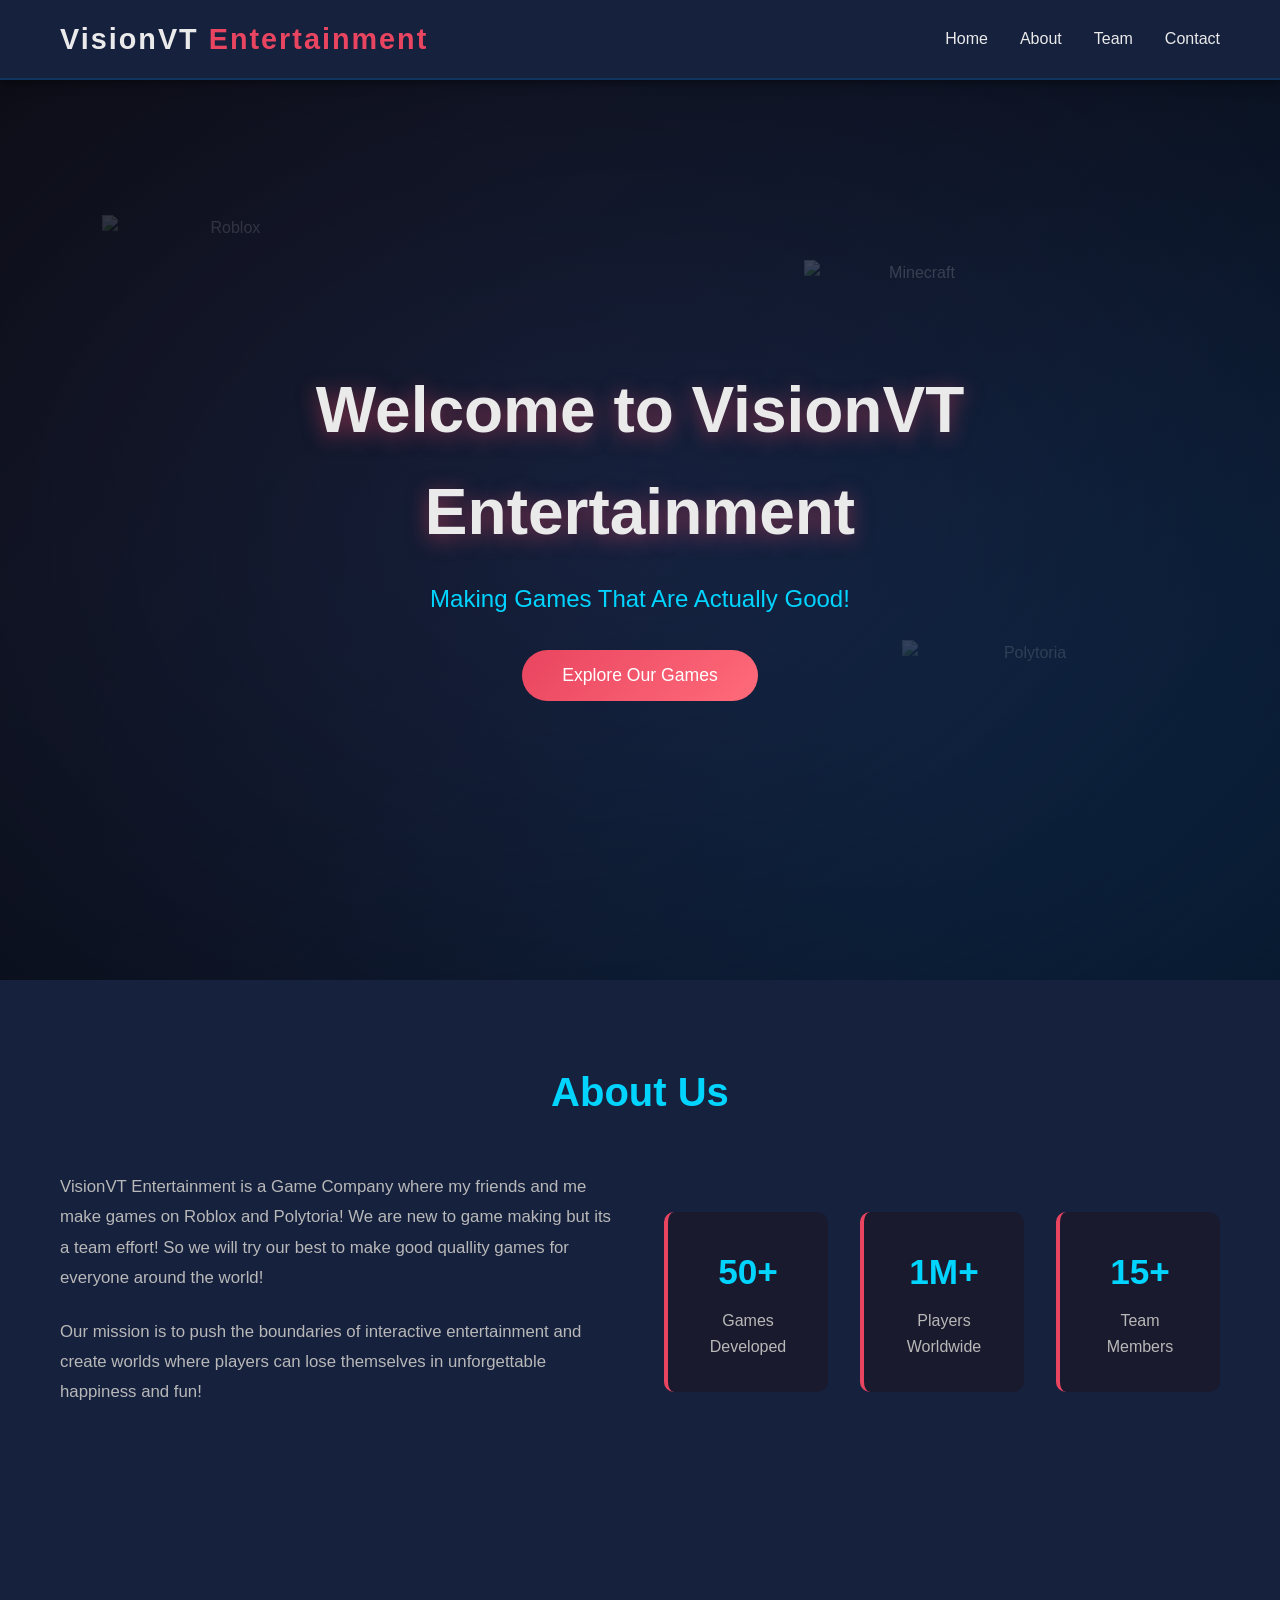
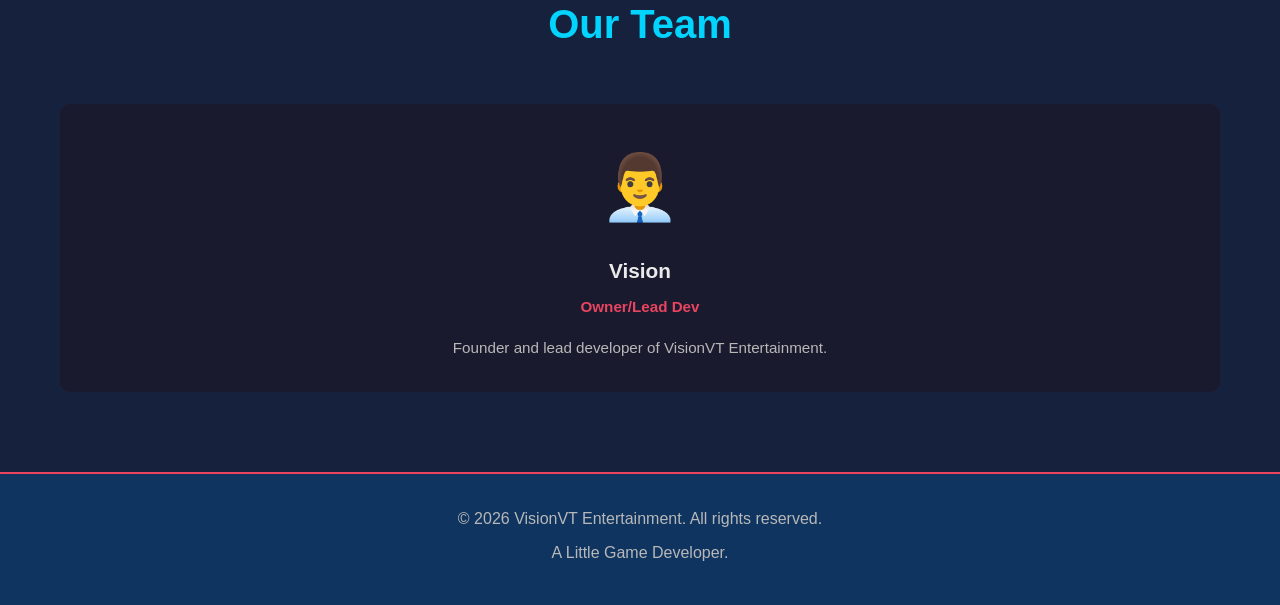
==== commit d451b9d3: "up" ====
--- a/index.html
+++ b/index.html
@@ -24,8 +24,9 @@
 
     <!-- Hero Section -->
     <section id="home" class="hero">
-        <div class="floating-logo roblox-logo">Roblox</div>
-        <div class="floating-logo polytoria-logo">Polytoria</div>
+        <img src="roblox-logo.png" alt="Roblox" class="floating-logo roblox-logo">
+        <img src="polytoria-logo.png" alt="Polytoria" class="floating-logo polytoria-logo">
+        <img src="minecraft-block.png" alt="Minecraft" class="floating-logo minecraft-logo">
         <div class="hero-content">
             <h1>Welcome to VisionVT Entertainment</h1>
             <p>Making Games That Are Actually Good!</p>
--- a/styles.css
+++ b/styles.css
@@ -117,25 +117,33 @@
 
 .floating-logo {
     position: absolute;
-    font-size: 3rem;
-    font-weight: bold;
+    width: 250px;
+    height: 250px;
     opacity: 0.15;
     pointer-events: none;
     z-index: 1;
+    object-fit: contain;
 }
 
 .roblox-logo {
+    top: 15%;
+    left: 8%;
+    animation: float 8s ease-in-out infinite;
+}
+
+.polytoria-logo {
+    bottom: 10%;
+    right: 10%;
+    animation: float 10s ease-in-out infinite 1s;
+}
+
+.minecraft-logo {
     top: 20%;
-    left: 10%;
-    color: var(--highlight-color);
-    animation: float 8s ease-in-out infinite;
-}
-
-.polytoria-logo {
-    bottom: 15%;
-    right: 12%;
-    color: var(--success-color);
-    animation: float 10s ease-in-out infinite 1s;
+    right: 20%;
+    width: 220px;
+    height: 220px;
+    opacity: 0.18;
+    animation: float 9s ease-in-out infinite 0.5s;
 }
 
 .hero-content {
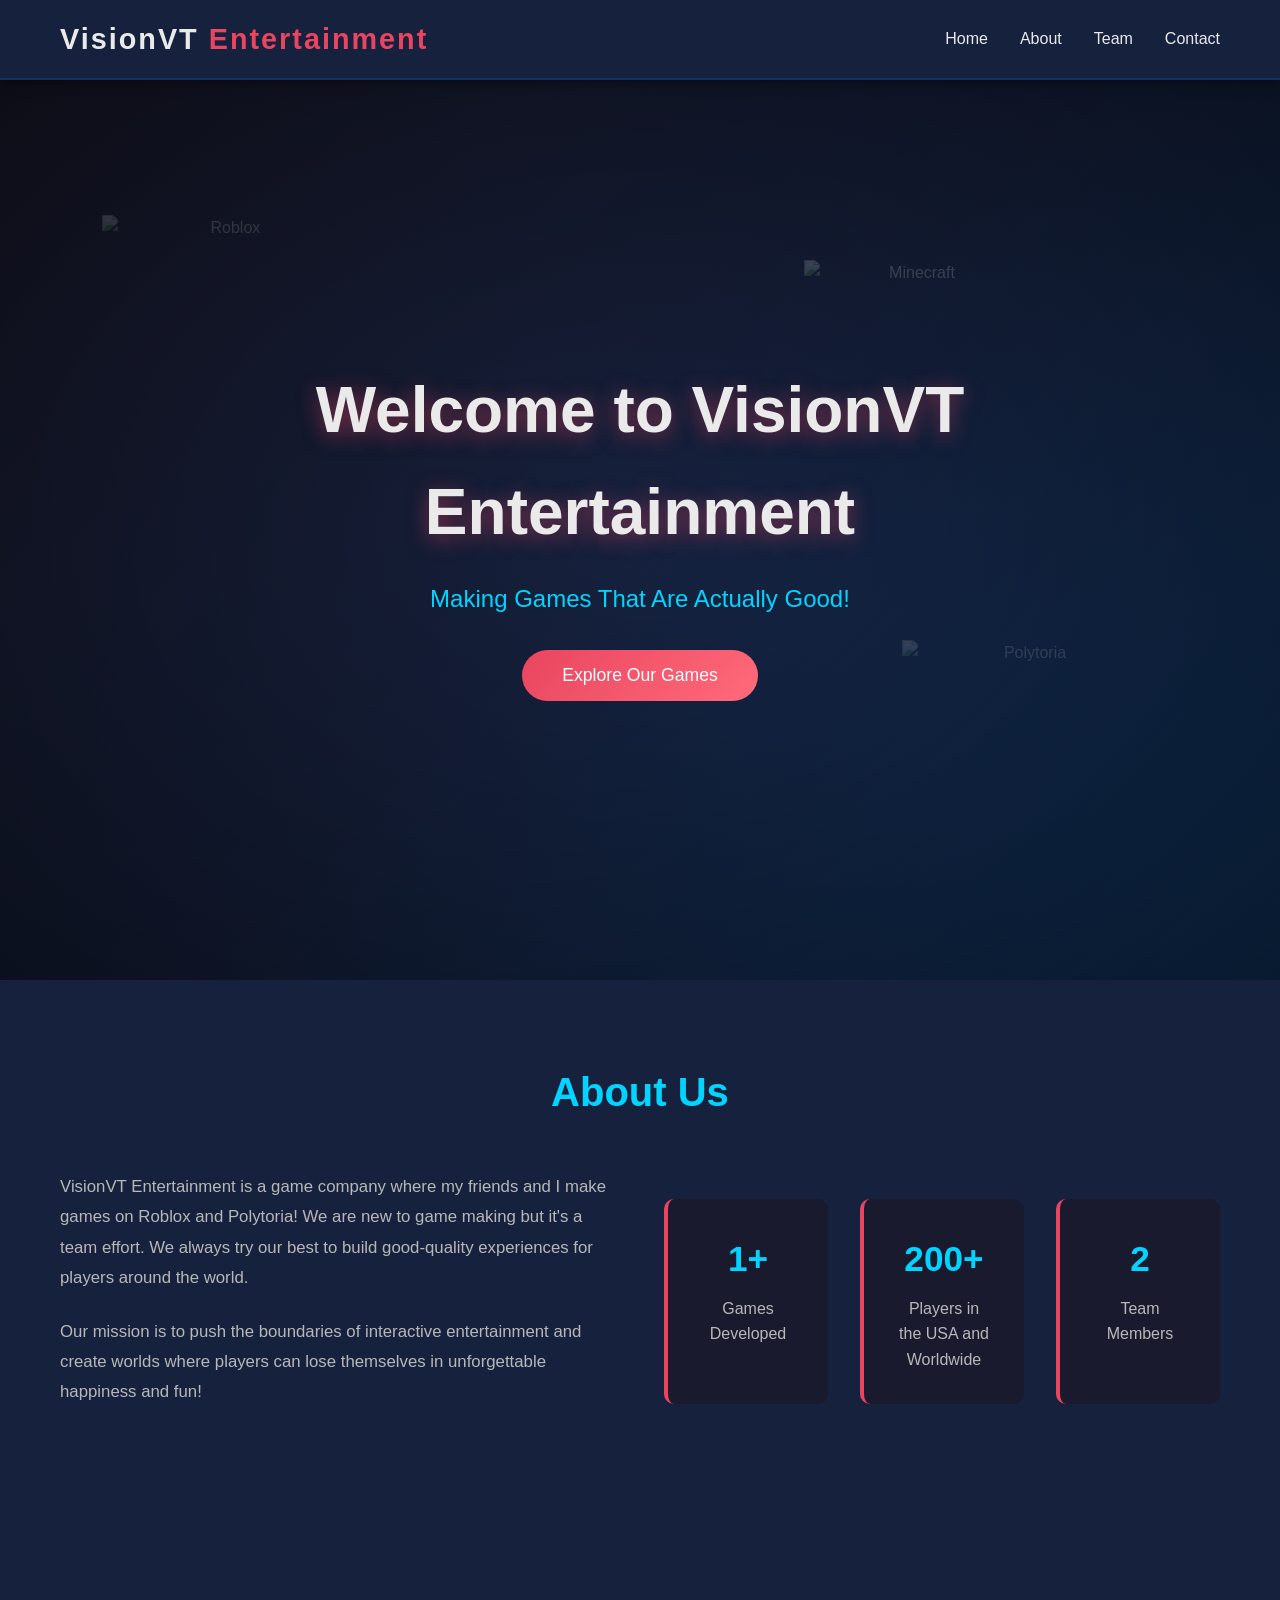
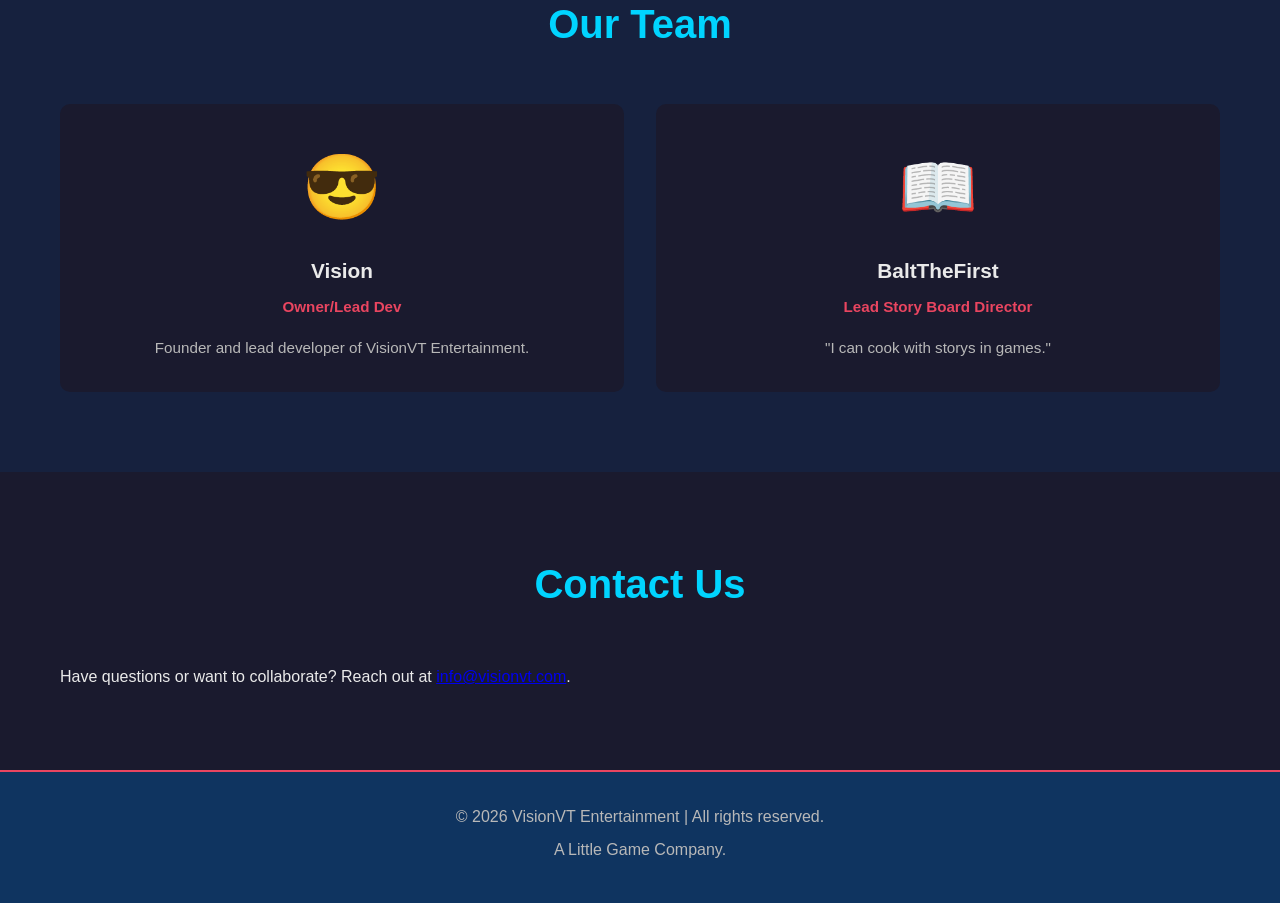
==== commit dd94048e: "Update index.html" ====
--- a/index.html
+++ b/index.html
@@ -41,8 +41,8 @@
             <div class="about-content">
                 <div class="about-text">
                     <p>
-                       VisionVT Entertainment is a Game Company where my friends and me make games on Roblox and Polytoria! We are new to game making but its a team effort!
-                       So we will try our best to make good quallity games for everyone around the world!
+                        VisionVT Entertainment is a game company where my friends and I make games on Roblox and Polytoria! We are new to game making but it's a team effort.
+                        We always try our best to build good-quality experiences for players around the world.
                     </p>
                     <p>
                         Our mission is to push the boundaries of interactive entertainment and create worlds 
@@ -51,15 +51,15 @@
                 </div>
                 <div class="about-stats">
                     <div class="stat">
-                        <h3>50+</h3>
+                        <h3>1+</h3>
                         <p>Games Developed</p>
                     </div>
                     <div class="stat">
-                        <h3>1M+</h3>
-                        <p>Players Worldwide</p>
+                        <h3>200+</h3>
+                        <p>Players in the USA and Worldwide</p>
                     </div>
                     <div class="stat">
-                        <h3>15+</h3>
+                        <h3>2</h3>
                         <p>Team Members</p>
                     </div>
                 </div>
@@ -73,12 +73,26 @@
             <h2>Our Team</h2>
             <div class="team-grid">
                 <div class="team-member">
-                    <div class="member-avatar">👨‍💼</div>
+                    <div class="member-avatar">😎</div>
                     <h3>Vision</h3>
                     <p class="role">Owner/Lead Dev</p>
                     <p>Founder and lead developer of VisionVT Entertainment.</p>
                 </div>
+                <div class="team-member">
+                    <div class="member-avatar">📖</div>
+                    <h3>BaltTheFirst</h3>
+                    <p class="role">Lead Story Board Director</p>
+                    <p>"I can cook with storys in games."</p>
+                </div>
             </div>
+        </div>
+    </section>
+
+    <!-- Contact Section -->
+    <section id="contact" class="contact">
+        <div class="container">
+            <h2>Contact Us</h2>
+            <p>Have questions or want to collaborate? Reach out at <a href="mailto:info@visionvt.com">info@visionvt.com</a>.</p>
         </div>
     </section>
 
@@ -86,8 +100,8 @@
     <!-- Footer -->
     <footer class="footer">
         <div class="container">
-            <p>&copy; 2026 VisionVT Entertainment. All rights reserved.</p>
-            <p>A Little Game Developer.</p>
+            <p>&copy; 2026 VisionVT Entertainment | All rights reserved.</p>
+            <p>A Little Game Company.</p>
         </div>
     </footer>
 </body>
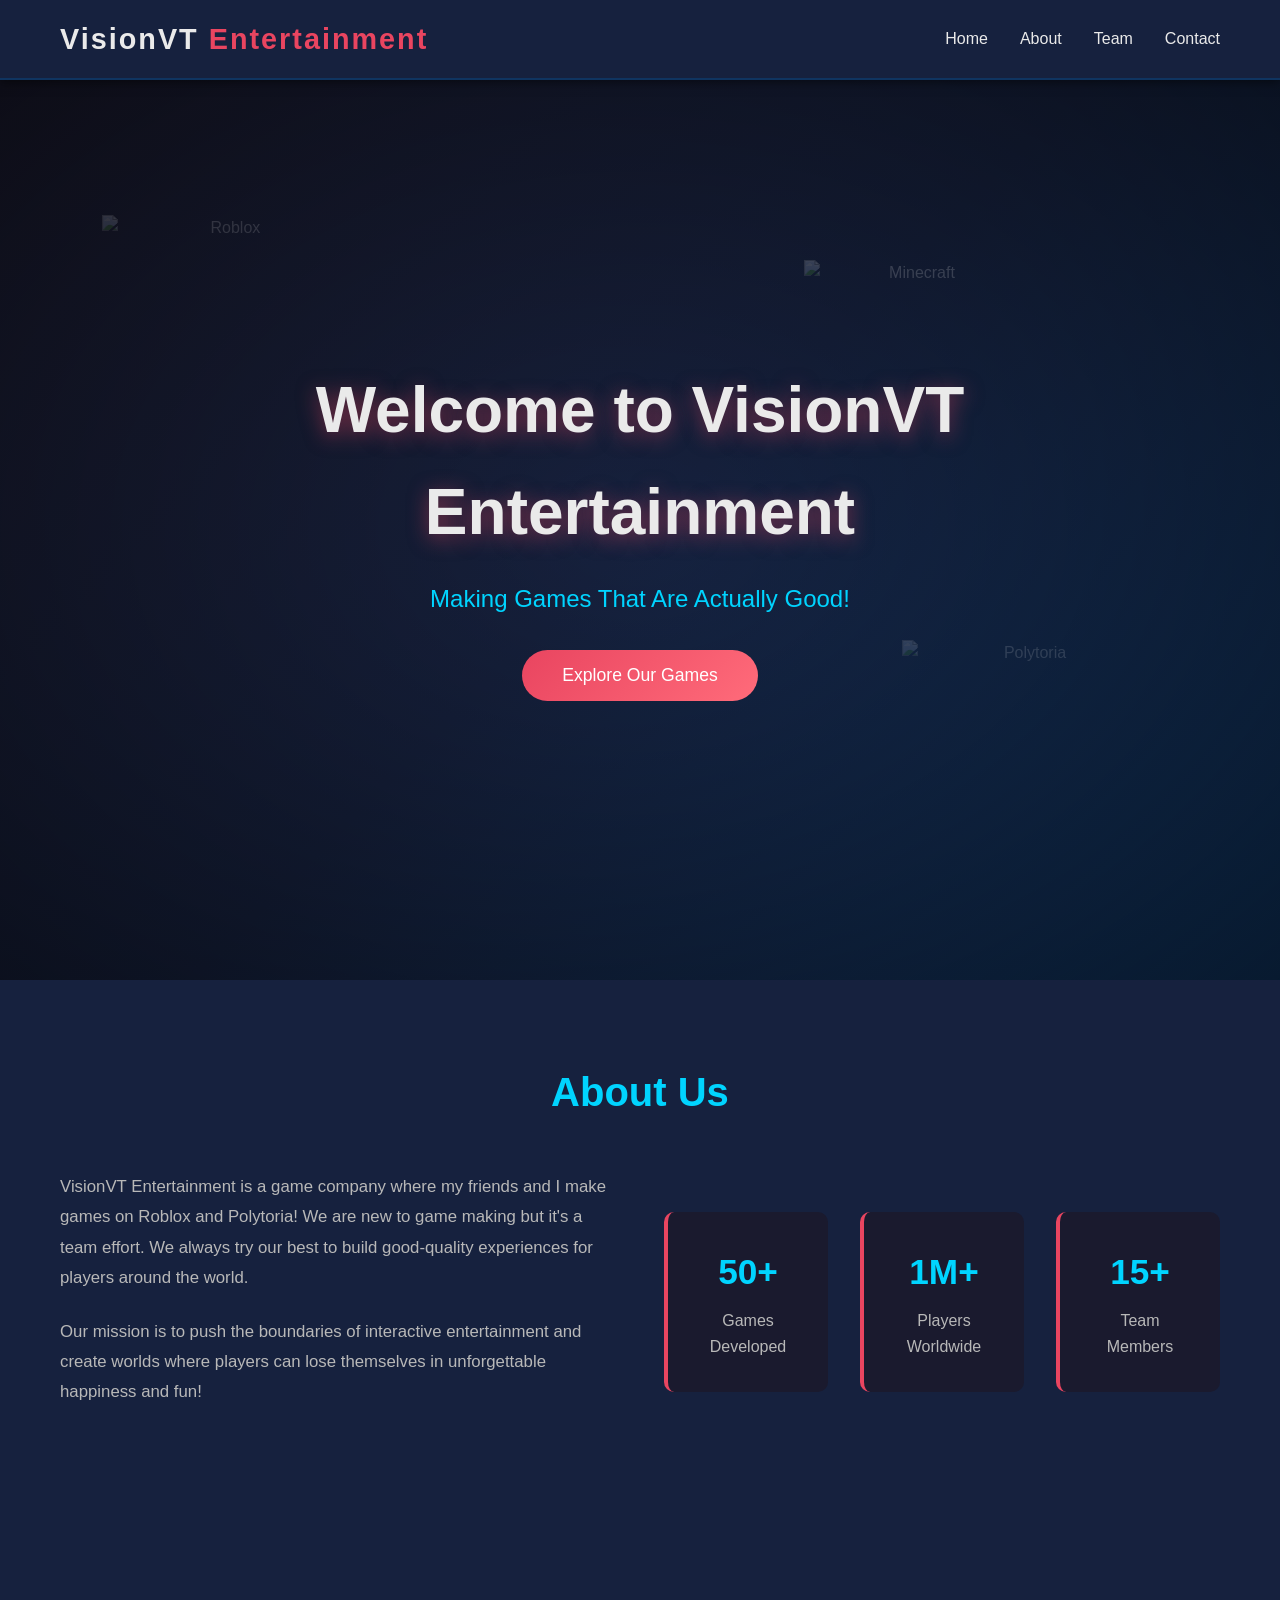
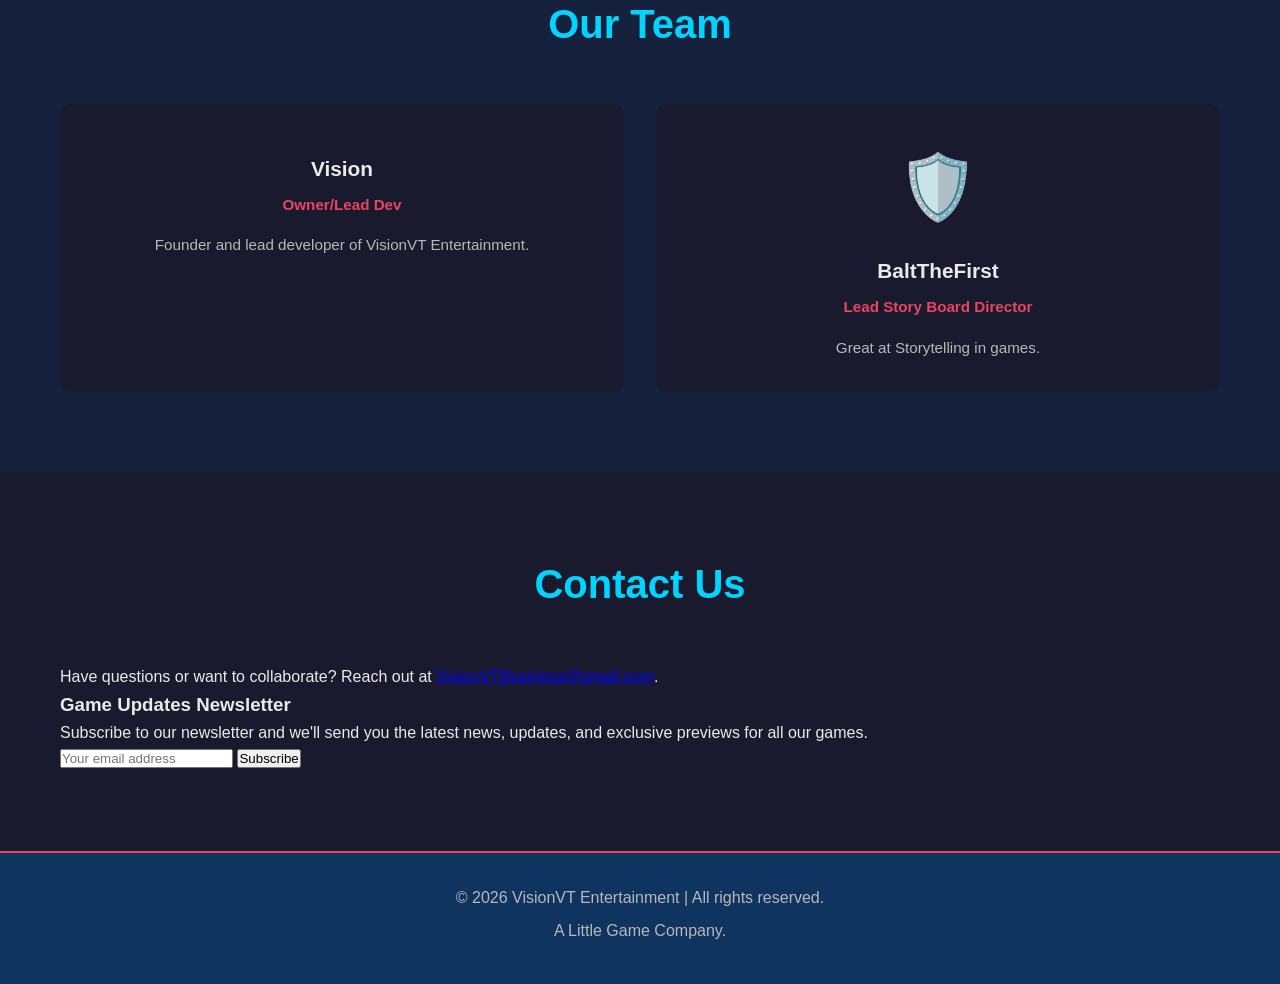
==== commit 8547b0c2: "up" ====
--- a/index.html
+++ b/index.html
@@ -51,15 +51,15 @@
                 </div>
                 <div class="about-stats">
                     <div class="stat">
-                        <h3>1+</h3>
+                        <h3>50+</h3>
                         <p>Games Developed</p>
                     </div>
                     <div class="stat">
-                        <h3>200+</h3>
-                        <p>Players in the USA and Worldwide</p>
+                        <h3>1M+</h3>
+                        <p>Players Worldwide</p>
                     </div>
                     <div class="stat">
-                        <h3>2</h3>
+                        <h3>15+</h3>
                         <p>Team Members</p>
                     </div>
                 </div>
@@ -73,16 +73,16 @@
             <h2>Our Team</h2>
             <div class="team-grid">
                 <div class="team-member">
-                    <div class="member-avatar">😎</div>
+                    <div class="member-avatar"></div>
                     <h3>Vision</h3>
                     <p class="role">Owner/Lead Dev</p>
                     <p>Founder and lead developer of VisionVT Entertainment.</p>
                 </div>
                 <div class="team-member">
-                    <div class="member-avatar">📖</div>
+                    <div class="member-avatar">🛡️</div>
                     <h3>BaltTheFirst</h3>
                     <p class="role">Lead Story Board Director</p>
-                    <p>"I can cook with storys in games."</p>
+                    <p>Great at Storytelling in games.</p>
                 </div>
             </div>
         </div>
@@ -92,7 +92,23 @@
     <section id="contact" class="contact">
         <div class="container">
             <h2>Contact Us</h2>
-            <p>Have questions or want to collaborate? Reach out at <a href="mailto:info@visionvt.com">info@visionvt.com</a>.</p>
+            <p>Have questions or want to collaborate? Reach out at <a href="mailto:VisionVTBusiness@gmail.com">VisionVTBusiness@gmail.com</a>.</p>
+            <div class="newsletter">
+                <h3>Game Updates Newsletter</h3>
+                <p>Subscribe to our newsletter and we'll send you the latest news, updates, and exclusive previews for all our games.</p>
+                <!-- Netlify Forms: no action URL needed, just include data-netlify attribute -->
+                <form name="newsletter" method="POST" data-netlify="true" class="newsletter-form">
+                    <!-- hidden field required by Netlify -->
+                    <input type="hidden" name="form-name" value="newsletter">
+                    <input type="email" name="email" placeholder="Your email address" required>
+                    <button type="submit">Subscribe</button>
+                </form>
+                <!--
+                    After deployment Netlify will capture submissions for this form.
+                    You can view them in the Netlify dashboard under "Forms" for your site,
+                    or configure email notifications / integrate with Zapier, Mailchimp, etc.
+                -->
+            </div>
         </div>
     </section>
 
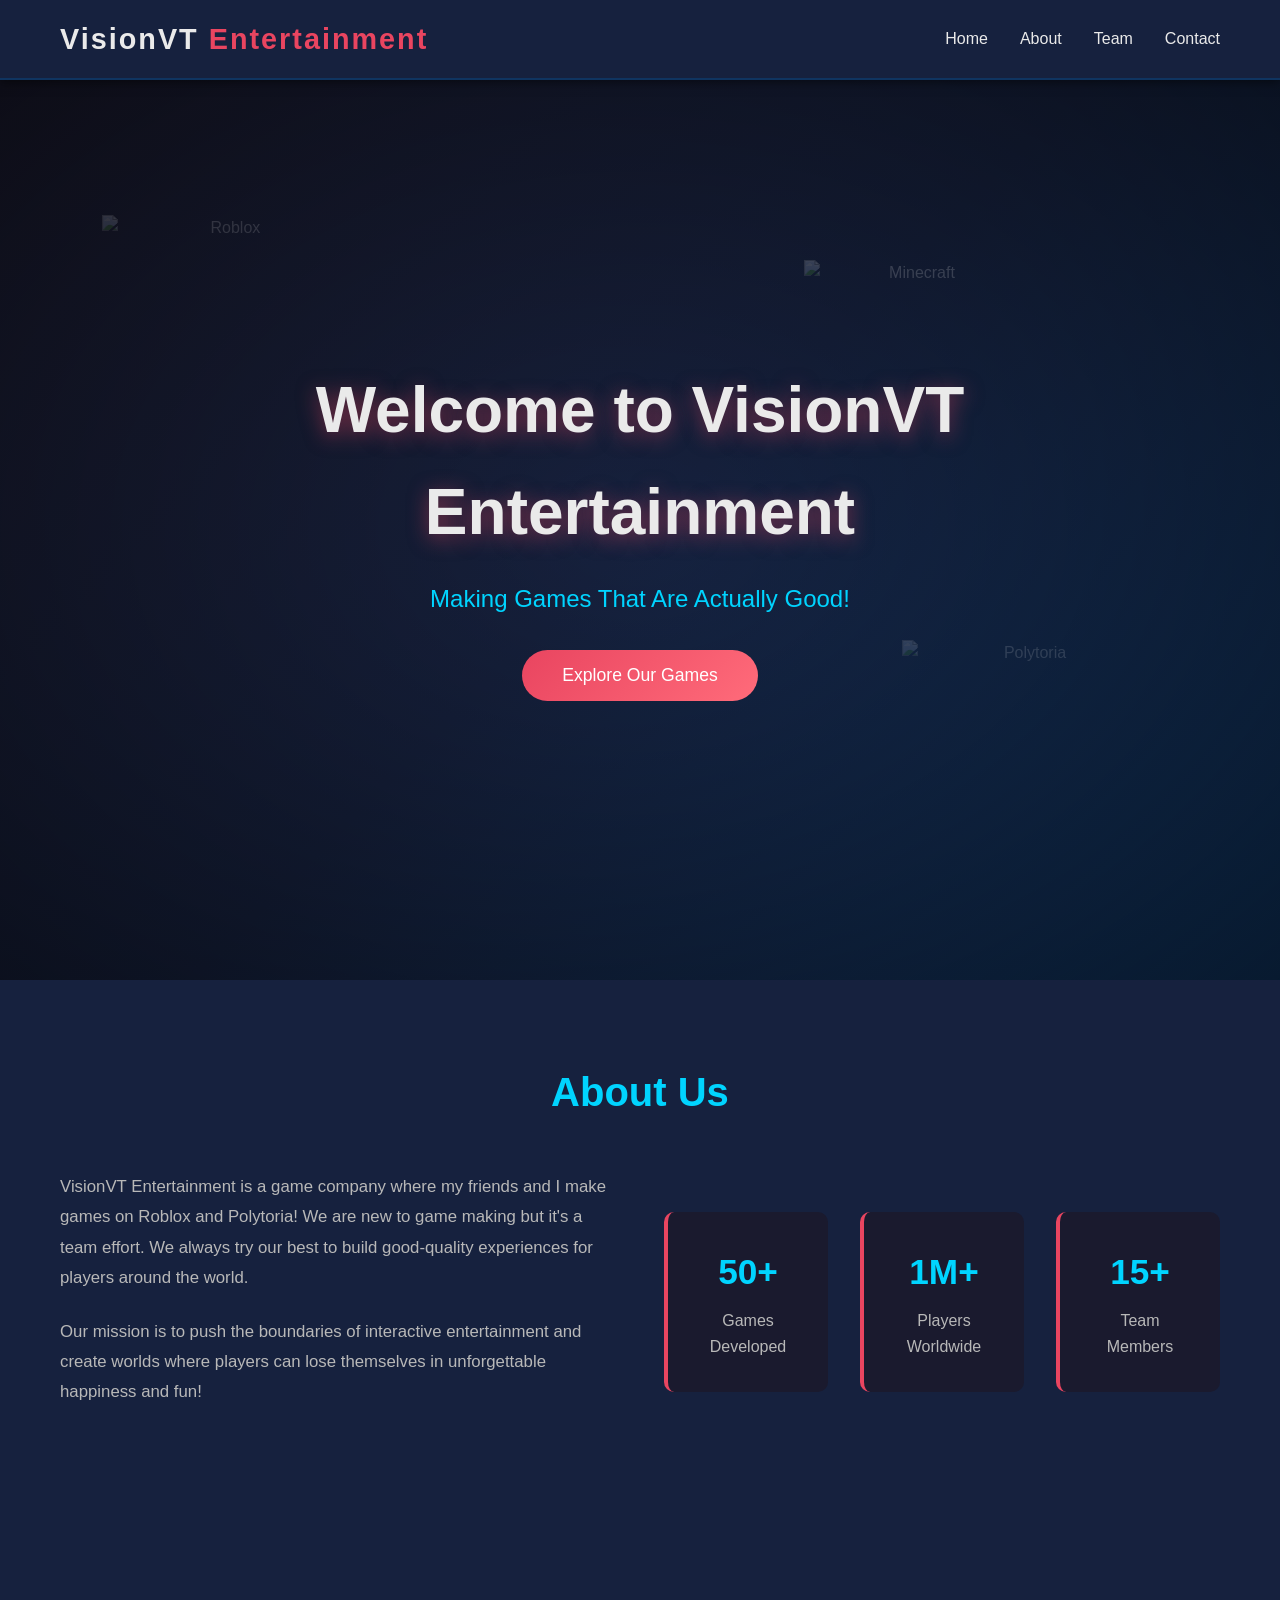
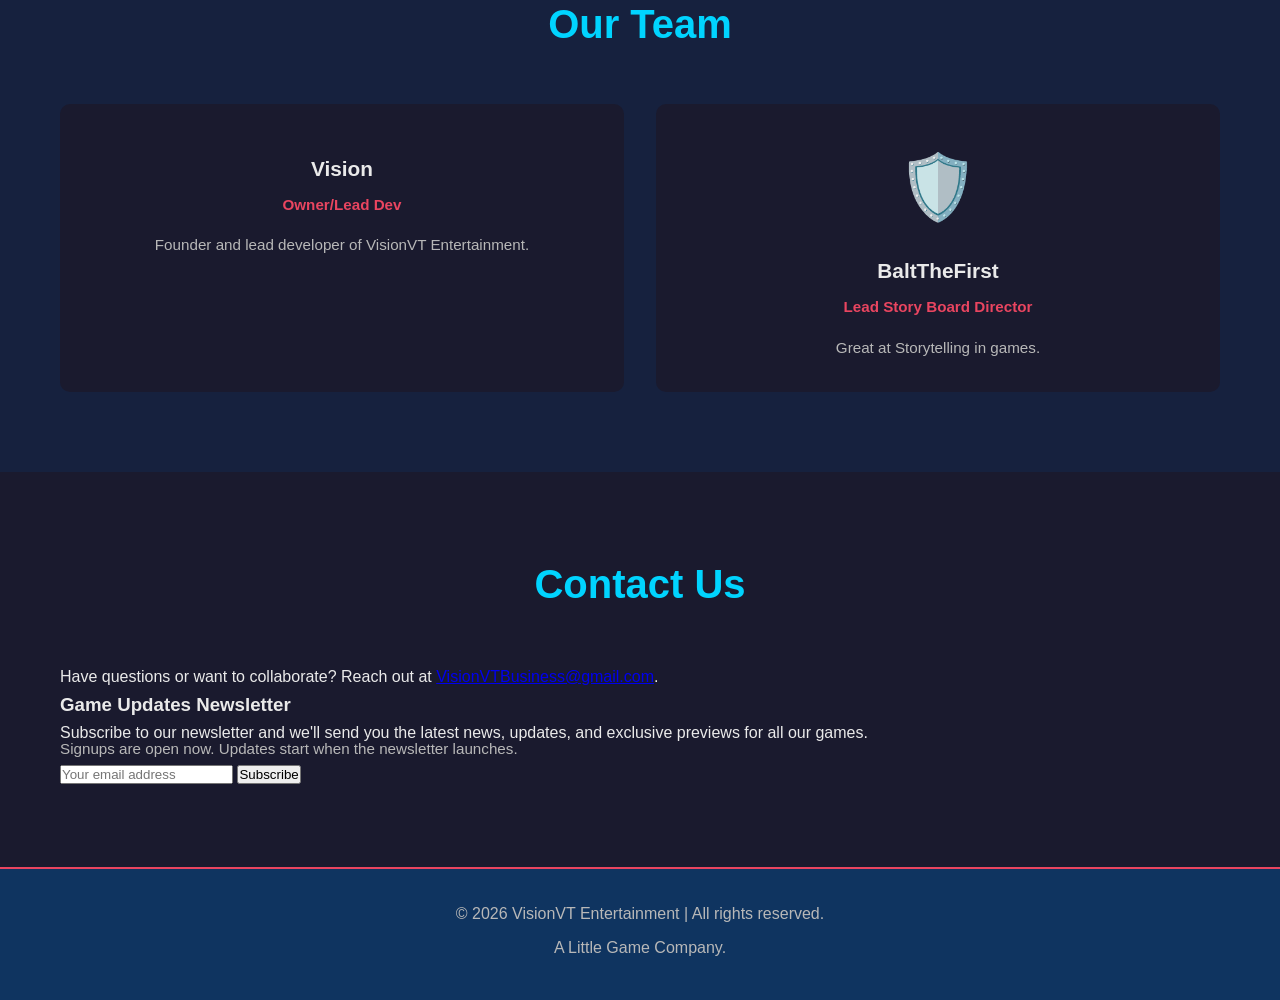
==== commit 5ce1ec7a: "Collecting Emails for Newsletter Distribution (69a67b13c823eb0fb5b8ef88)" ====
--- a/index.html
+++ b/index.html
@@ -67,6 +67,28 @@
         </div>
     </section>
 
+    <!-- Newsletter Popup (daily) attached to Contact section -->
+    <div id="newsletter-popup" class="newsletter-popup" aria-hidden="true">
+        <div class="popup-overlay" data-action="close"></div>
+        <div class="popup-content" role="dialog" aria-modal="true" aria-labelledby="popup-title">
+            <button class="popup-close" data-action="close" aria-label="Close">×</button>
+            <h3 id="popup-title">Subscribe to our newsletter</h3>
+            <p>Get game updates, news, and exclusive previews straight to your inbox.</p>
+            <form name="newsletter" method="POST" action="/thank-you" data-netlify="true" netlify-honeypot="bot-field" class="popup-form">
+                <input type="hidden" name="form-name" value="newsletter">
+                <input type="hidden" name="subject" value="New newsletter signup">
+                <p class="visually-hidden">
+                    <label>Don't fill this out if you're human: <input name="bot-field"></label>
+                </p>
+                <input type="email" name="email" placeholder="Your email address" required>
+                <div class="popup-actions">
+                    <button type="submit" class="subscribe-button">Subscribe</button>
+                    <button type="button" class="popup-later" data-action="later">Remind me tomorrow</button>
+                </div>
+            </form>
+        </div>
+    </div>
+
     <!-- Team Section -->
     <section id="team" class="team">
         <div class="container">
@@ -96,10 +118,15 @@
             <div class="newsletter">
                 <h3>Game Updates Newsletter</h3>
                 <p>Subscribe to our newsletter and we'll send you the latest news, updates, and exclusive previews for all our games.</p>
+                <p class="small-note">Signups are open now. Updates start when the newsletter launches.</p>
                 <!-- Netlify Forms: no action URL needed, just include data-netlify attribute -->
-                <form name="newsletter" method="POST" data-netlify="true" class="newsletter-form">
+                <form name="newsletter" method="POST" action="/thank-you" data-netlify="true" netlify-honeypot="bot-field" class="newsletter-form">
                     <!-- hidden field required by Netlify -->
                     <input type="hidden" name="form-name" value="newsletter">
+                    <input type="hidden" name="subject" value="New newsletter signup">
+                    <p class="visually-hidden">
+                        <label>Don't fill this out if you're human: <input name="bot-field"></label>
+                    </p>
                     <input type="email" name="email" placeholder="Your email address" required>
                     <button type="submit">Subscribe</button>
                 </form>
@@ -120,5 +147,6 @@
             <p>A Little Game Company.</p>
         </div>
     </footer>
+    <script src="newsletter-popup.js"></script>
 </body>
 </html>
--- a/styles.css
+++ b/styles.css
@@ -24,6 +24,24 @@
     background-color: var(--primary-color);
     color: var(--text-color);
     line-height: 1.6;
+}
+
+.visually-hidden {
+    position: absolute;
+    width: 1px;
+    height: 1px;
+    padding: 0;
+    margin: -1px;
+    overflow: hidden;
+    clip: rect(0, 0, 0, 0);
+    white-space: nowrap;
+    border: 0;
+}
+
+.small-note {
+    font-size: 0.95rem;
+    color: var(--light-text);
+    margin-top: -0.5rem;
 }
 
 .container {
@@ -183,6 +201,28 @@
     box-shadow: 0 10px 30px rgba(233, 69, 96, 0.4);
 }
 
+.thank-you {
+    min-height: 70vh;
+    display: flex;
+    align-items: center;
+    text-align: center;
+    background: radial-gradient(circle at top, rgba(15, 52, 96, 0.6), rgba(26, 26, 46, 0.95));
+    padding: 100px 0 80px;
+}
+
+.thank-you h1 {
+    font-size: 3rem;
+    margin-bottom: 1rem;
+    color: var(--success-color);
+    text-shadow: 0 4px 20px rgba(15, 52, 96, 0.6);
+}
+
+.thank-you p {
+    font-size: 1.2rem;
+    color: var(--light-text);
+    margin-bottom: 2rem;
+}
+
 /* About Section */
 .about {
     padding: 80px 0;
@@ -557,3 +597,80 @@
         font-size: 0.9rem;
     }
 }
+
+/* Newsletter Popup Styles */
+.newsletter-popup {
+    position: fixed;
+    inset: 0;
+    display: none;
+    align-items: center;
+    justify-content: center;
+    z-index: 2000;
+}
+.newsletter-popup[aria-hidden="false"] {
+    display: flex;
+}
+.popup-overlay {
+    position: absolute;
+    inset: 0;
+    background: rgba(0,0,0,0.6);
+}
+.popup-content {
+    position: relative;
+    background: linear-gradient(180deg, var(--secondary-color), var(--primary-color));
+    color: var(--text-color);
+    padding: 1.75rem;
+    border-radius: 12px;
+    width: 100%;
+    max-width: 420px;
+    box-shadow: 0 20px 60px rgba(0,0,0,0.6);
+    z-index: 1;
+}
+.popup-close {
+    position: absolute;
+    right: 12px;
+    top: 8px;
+    background: transparent;
+    border: none;
+    color: var(--light-text);
+    font-size: 1.5rem;
+    cursor: pointer;
+}
+.popup-content h3 {
+    margin-bottom: 0.5rem;
+    color: var(--success-color);
+}
+.popup-form input[type="email"] {
+    width: 100%;
+    padding: 0.75rem 0.9rem;
+    margin: 0.6rem 0 1rem 0;
+    border-radius: 6px;
+    border: 1px solid rgba(255,255,255,0.06);
+    background: rgba(255,255,255,0.03);
+    color: var(--text-color);
+}
+.popup-actions {
+    display: flex;
+    gap: 0.5rem;
+    justify-content: flex-end;
+}
+.subscribe-button {
+    background: linear-gradient(135deg, var(--highlight-color), #ff6b7a);
+    color: #fff;
+    border: none;
+    padding: 0.6rem 1rem;
+    border-radius: 6px;
+    cursor: pointer;
+}
+.popup-later {
+    background: transparent;
+    border: 1px solid rgba(255,255,255,0.08);
+    color: var(--light-text);
+    padding: 0.55rem 0.9rem;
+    border-radius: 6px;
+    cursor: pointer;
+}
+
+@media (max-width: 480px) {
+    .popup-content { padding: 1rem; margin: 0 12px; }
+}
